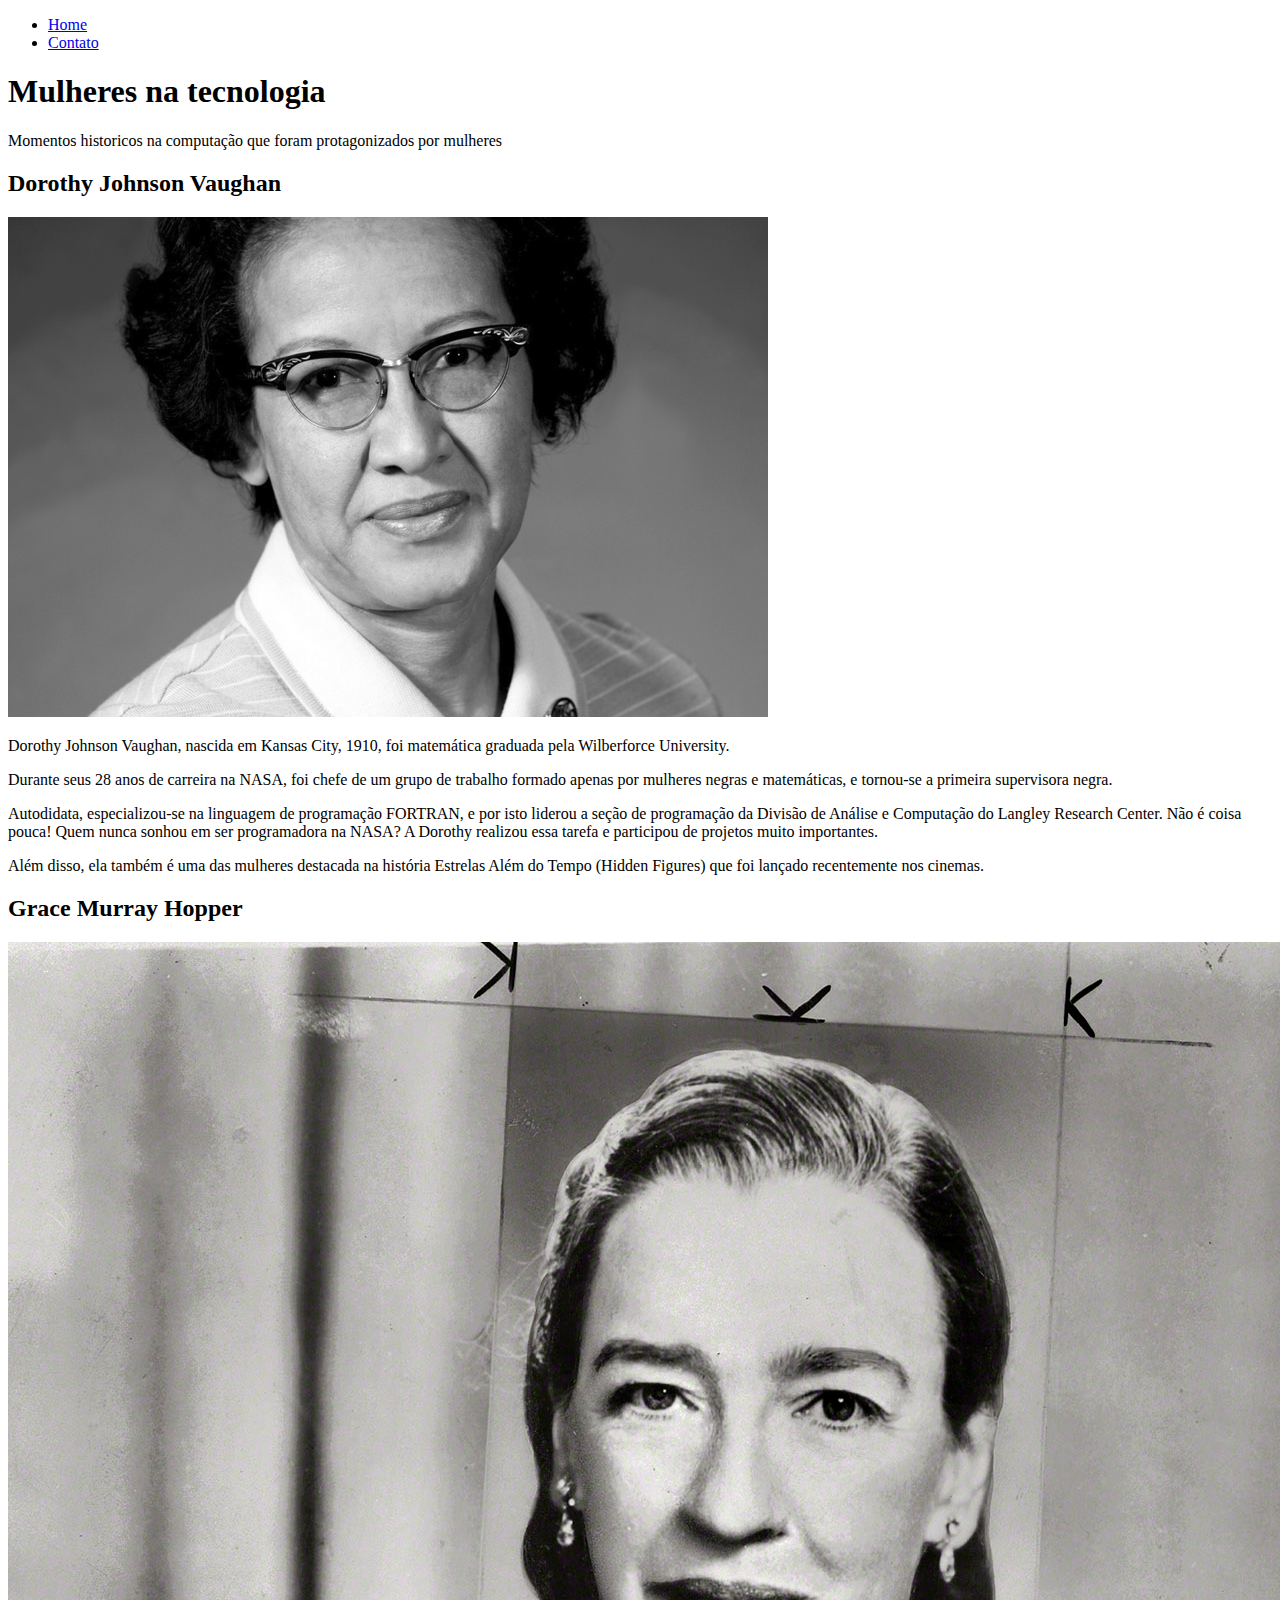
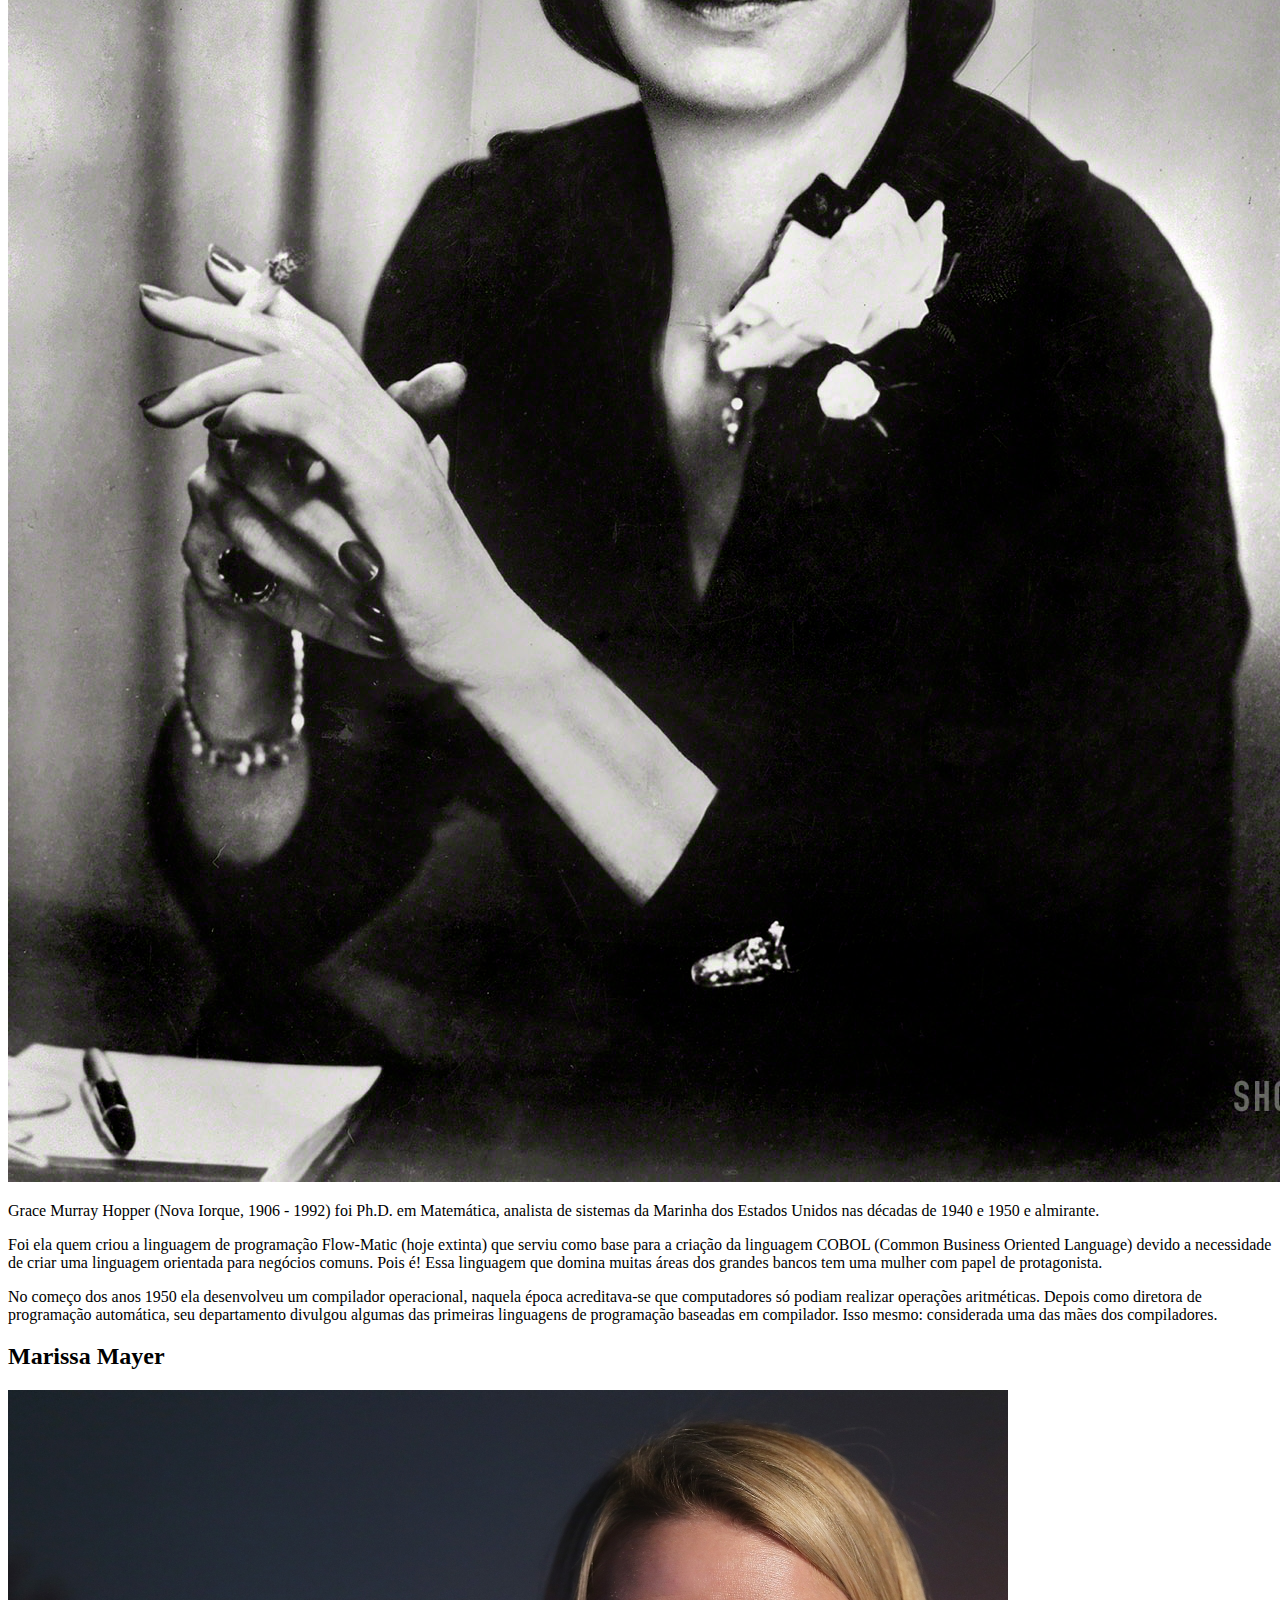
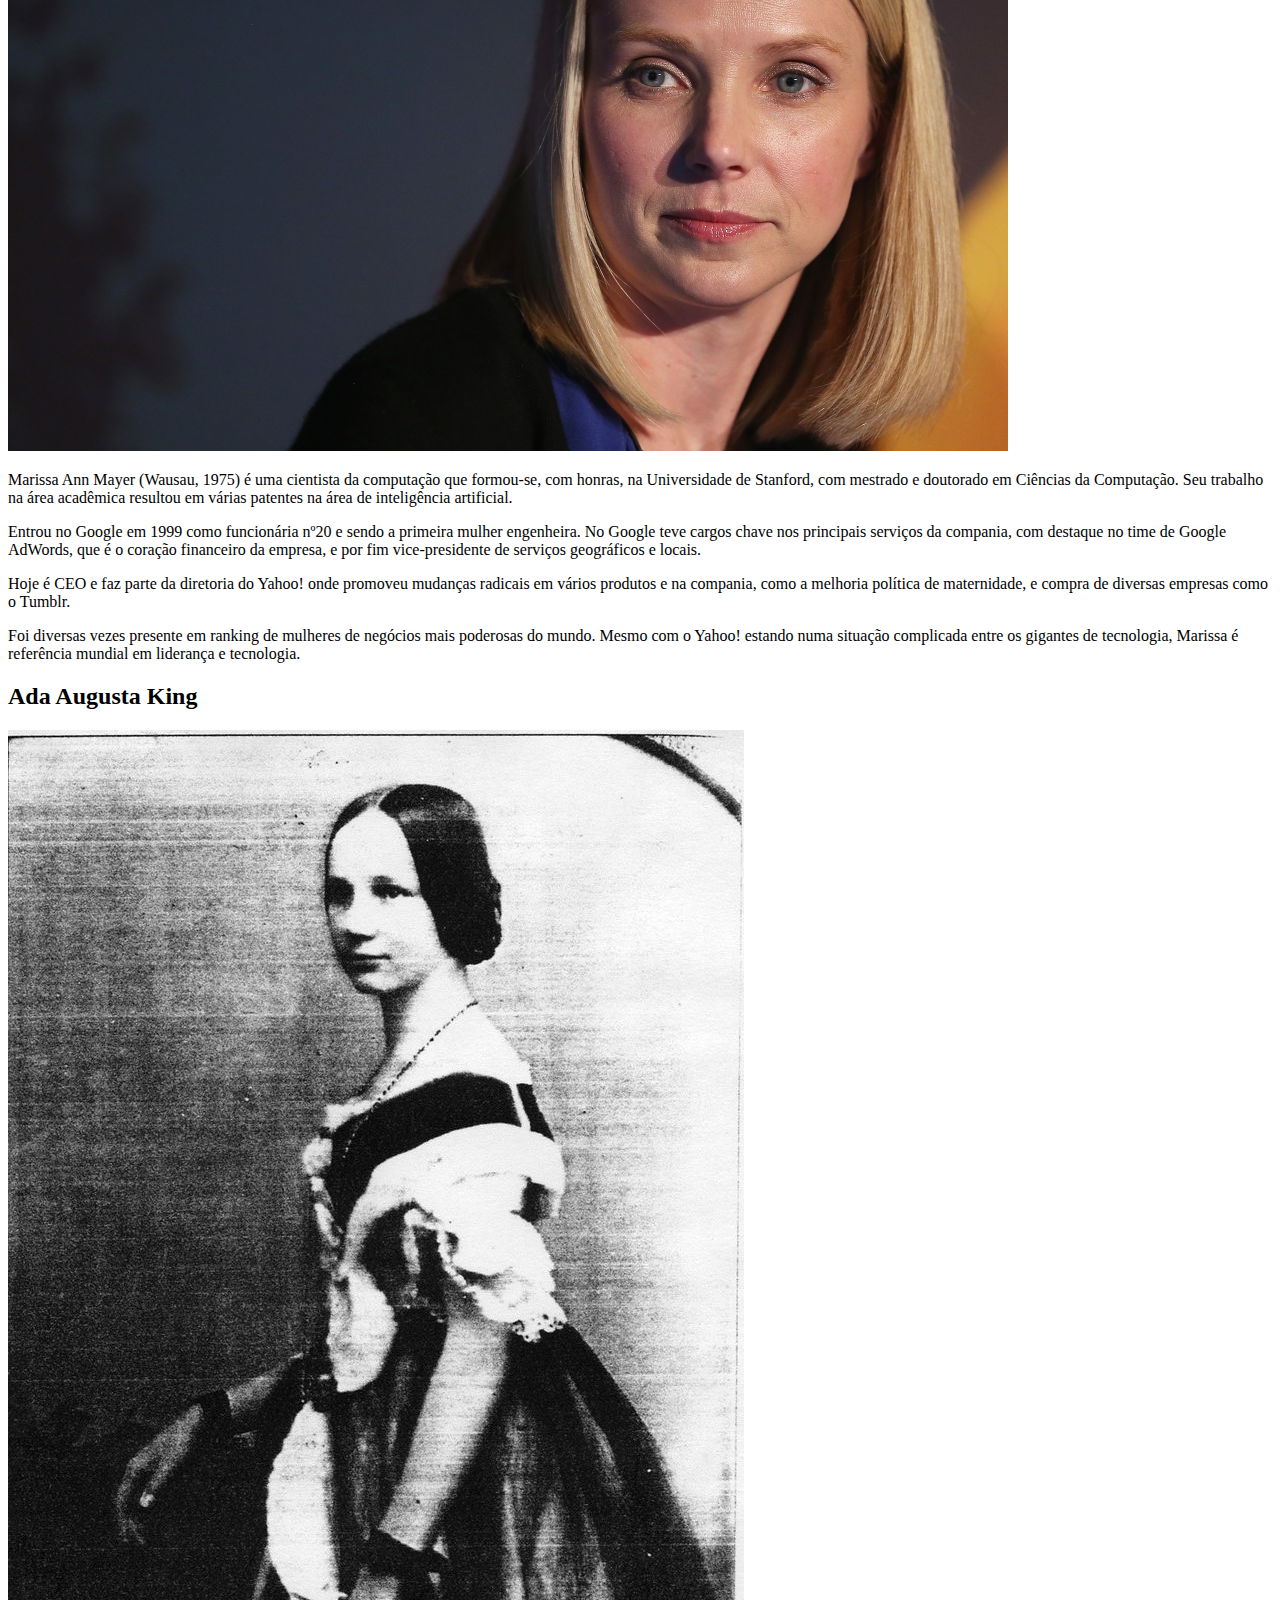
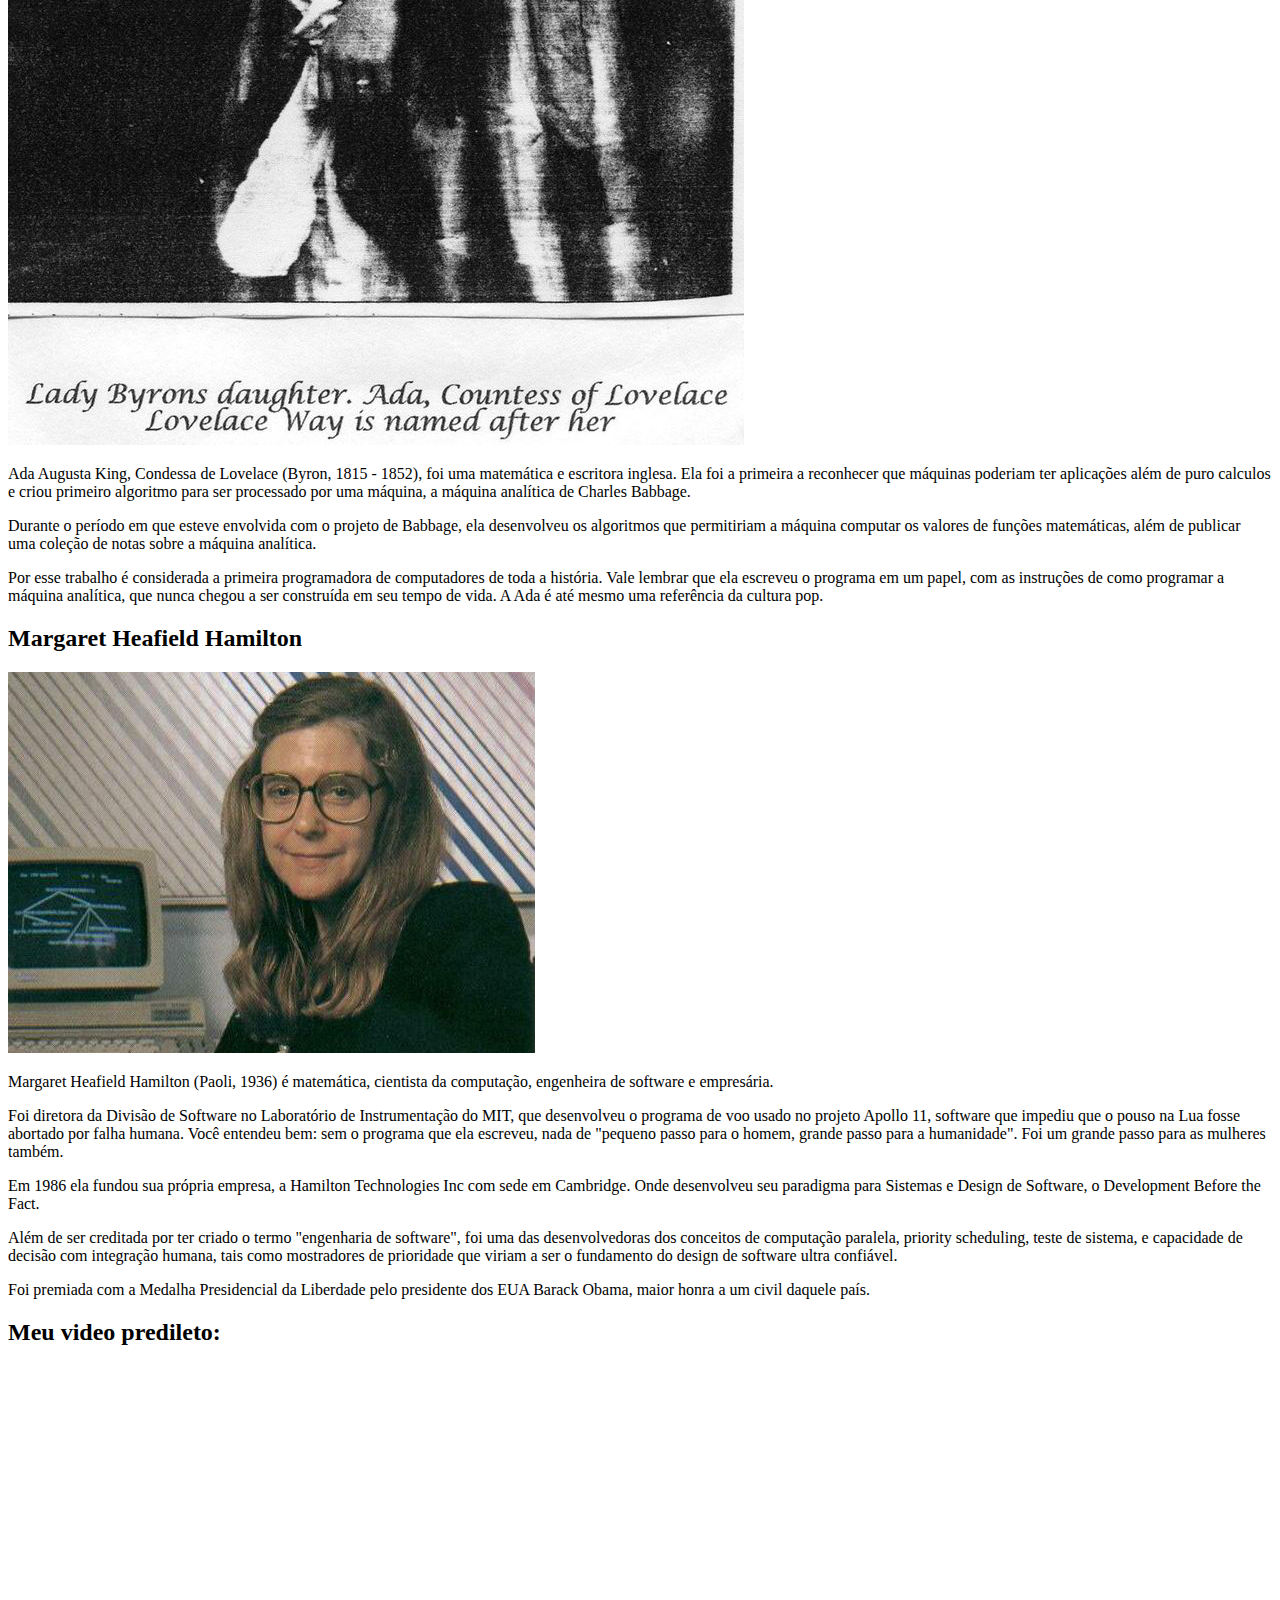
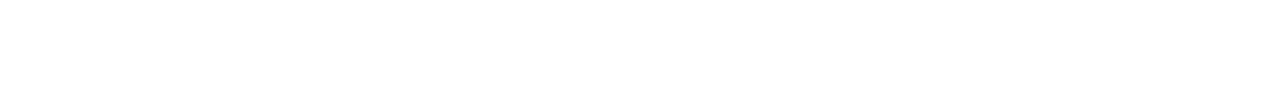
==== index.html @ d26c0827 "@mariana-nogueira21 [Task: iniciando a estrutura do site em html]" ====
<!DOCTYPE html>
<html lang="pt-br">
<head>
  <meta charset="UTF-8">
  <meta http-equiv="X-UA-Compatible" content="IE=edge">
  <meta name="viewport" content="width=device-width, initial-scale=1.0">
  <title>Meu perfil</title>
</head>
<body>
  <ul>
    <li><a href="index.html">Home</a></li>
    <li><a href="contato.html">Contato</a></li>
  </ul>
  <h1>Mulheres na tecnologia</h1>
  <p>Momentos historicos na computação que foram protagonizados por mulheres</p>
  
  <h2>Dorothy Johnson Vaughan</h2>
  <img src="assets/img/dorothy_johnson_vaughan.jpg" alt="retrato de Dorothy Johnson Vaughan">

  <p>Dorothy Johnson Vaughan, nascida em Kansas City, 1910, foi matemática graduada pela Wilberforce University.</p>

<p>Durante seus 28 anos de carreira na NASA, foi chefe de um grupo de trabalho formado apenas por mulheres negras e matemáticas, e tornou-se a primeira supervisora negra.</p>

<p>Autodidata, especializou-se na linguagem de programação FORTRAN, e por isto liderou a seção de programação da Divisão de Análise e Computação do Langley Research Center. Não é coisa pouca! Quem nunca sonhou em ser programadora na NASA? A Dorothy realizou essa tarefa e participou de projetos muito importantes.</p>

<p>Além disso, ela também é uma das mulheres destacada na história Estrelas Além do Tempo (Hidden Figures) que foi lançado recentemente nos cinemas.</p>

<h2>Grace Murray Hopper</h2>
  <img src="assets/img/grace_murray_hopper.jpg.crdownload" alt="retrato de Grace Murray Hopper">
  <p>Grace Murray Hopper (Nova Iorque, 1906 - 1992) foi Ph.D. em Matemática, analista de sistemas da Marinha dos Estados Unidos nas décadas de 1940 e 1950 e almirante.</p>

  <p>Foi ela quem criou a linguagem de programação Flow-Matic (hoje extinta) que serviu como base para a criação da linguagem COBOL (Common Business Oriented Language) devido a necessidade de criar uma linguagem orientada para negócios comuns. Pois é! Essa linguagem que domina muitas áreas dos grandes bancos tem uma mulher com papel de protagonista.</p>
  
  <p>No começo dos anos 1950 ela desenvolveu um compilador operacional, naquela época acreditava-se que computadores só podiam realizar operações aritméticas. Depois como diretora de programação automática, seu departamento divulgou algumas das primeiras linguagens de programação baseadas em compilador. Isso mesmo: considerada uma das mães dos compiladores.</p>

  <h2>Marissa Mayer</h2>
  <img src="assets/img/marissa_mayer.jpg" alt="retrato de Marissa Mayer">
  <p>Marissa Ann Mayer (Wausau, 1975) é uma cientista da computação que formou-se, com honras, na Universidade de Stanford, com mestrado e doutorado em Ciências da Computação. Seu trabalho na área acadêmica resultou em várias patentes na área de inteligência artificial.</p>

<p>Entrou no Google em 1999 como funcionária nº20 e sendo a primeira mulher engenheira. No Google teve cargos chave nos principais serviços da compania, com destaque no time de Google AdWords, que é o coração financeiro da empresa, e por fim vice-presidente de serviços geográficos e locais.</p>

<p>Hoje é CEO e faz parte da diretoria do Yahoo! onde promoveu mudanças radicais em vários produtos e na compania, como a melhoria política de maternidade, e compra de diversas empresas como o Tumblr.</p>

<p>Foi diversas vezes presente em ranking de mulheres de negócios mais poderosas do mundo. Mesmo com o Yahoo! estando numa situação complicada entre os gigantes de tecnologia, Marissa é referência mundial em liderança e tecnologia.</p>

<h2>Ada Augusta King</h2>
  <img src="assets/img/ada_augusta_king.jpg" alt="retrato de Marissa Mayer">
  <p>Ada Augusta King, Condessa de Lovelace (Byron, 1815 - 1852), foi uma matemática e escritora inglesa. Ela foi a primeira a reconhecer que máquinas poderiam ter aplicações além de puro calculos e criou primeiro algoritmo para ser processado por uma máquina, a máquina analítica de Charles Babbage.</p>

<p>Durante o período em que esteve envolvida com o projeto de Babbage, ela desenvolveu os algoritmos que permitiriam a máquina computar os valores de funções matemáticas, além de publicar uma coleção de notas sobre a máquina analítica.</p>

<p>Por esse trabalho é considerada a primeira programadora de computadores de toda a história. Vale lembrar que ela escreveu o programa em um papel, com as instruções de como programar a máquina analítica, que nunca chegou a ser construída em seu tempo de vida. A Ada é até mesmo uma referência da cultura pop.</p>

<h2>Margaret Heafield Hamilton</h2>
  <img src="assets/img/margaret_heafield_hamilton.jpg" alt="retrato de Marissa Mayer">
  <p>Margaret Heafield Hamilton (Paoli, 1936) é matemática, cientista da computação, engenheira de software e empresária.</p>

  <p>Foi diretora da Divisão de Software no Laboratório de Instrumentação do MIT, que desenvolveu o programa de voo usado no projeto Apollo 11, software que impediu que o pouso na Lua fosse abortado por falha humana. Você entendeu bem: sem o programa que ela escreveu, nada de "pequeno passo para o homem, grande passo para a humanidade". Foi um grande passo para as mulheres também.</p>
  
  <p>Em 1986 ela fundou sua própria empresa, a Hamilton Technologies Inc com sede em Cambridge. Onde desenvolveu seu paradigma para Sistemas e Design de Software, o Development Before the Fact.</p>
  
  <p>Além de ser creditada por ter criado o termo "engenharia de software", foi uma das desenvolvedoras dos conceitos de computação paralela, priority scheduling, teste de sistema, e capacidade de decisão com integração humana, tais como mostradores de prioridade que viriam a ser o fundamento do design de software ultra confiável.</p>
  
  <p>Foi premiada com a Medalha Presidencial da Liberdade pelo presidente dos EUA Barack Obama, maior honra a um civil daquele país.</p>

  
  <h2>Meu video predileto:</h2>

  <iframe width="560" height="315" src="https://www.youtube.com/embed/Qq9h2vVBZmQ" title="YouTube video player" frameborder="0" allow="accelerometer; autoplay; clipboard-write; encrypted-media; gyroscope; picture-in-picture" allowfullscreen></iframe>
</body>
</html>
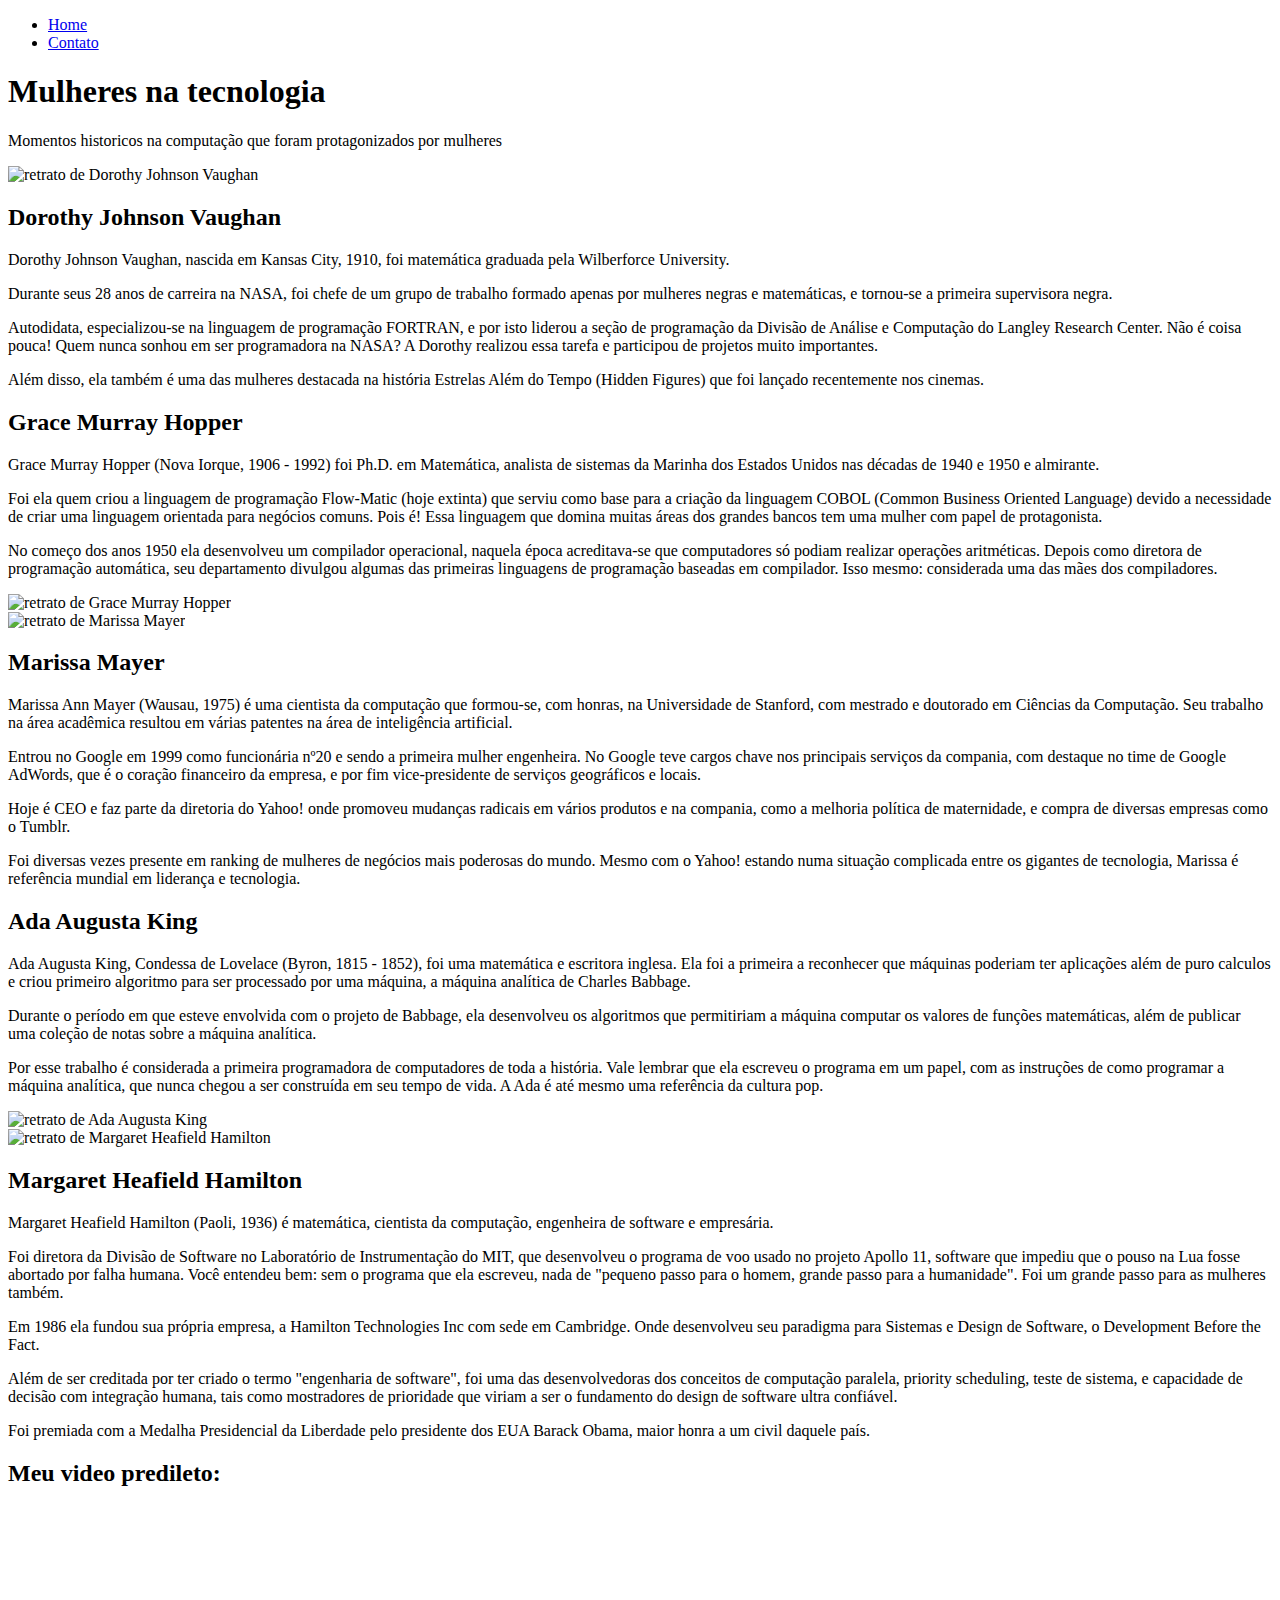
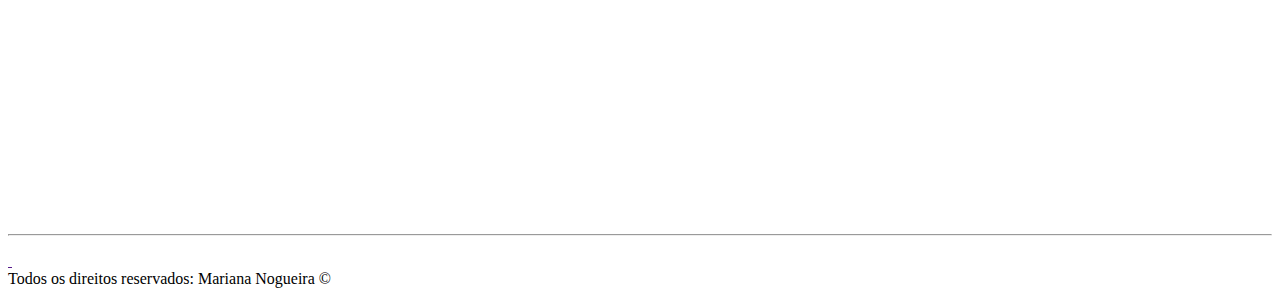
==== commit b4aaea77: "@mariana-nogueira21 [Task: alteração na index.html]" ====
--- a/index.html
+++ b/index.html
@@ -4,68 +4,119 @@
   <meta charset="UTF-8">
   <meta http-equiv="X-UA-Compatible" content="IE=edge">
   <meta name="viewport" content="width=device-width, initial-scale=1.0">
+  <link rel="stylesheet" href="assets/css/style.css">
   <title>Meu perfil</title>
 </head>
 <body>
-  <ul>
+  <ul id="menu">
     <li><a href="index.html">Home</a></li>
     <li><a href="contato.html">Contato</a></li>
   </ul>
   <h1>Mulheres na tecnologia</h1>
   <p>Momentos historicos na computação que foram protagonizados por mulheres</p>
   
-  <h2>Dorothy Johnson Vaughan</h2>
-  <img src="assets/img/dorothy_johnson_vaughan.jpg" alt="retrato de Dorothy Johnson Vaughan">
+  <div class="container">
+    
+    <div>
+      <img src="assets/img/dorothy-johnson-vaughan.png" alt="retrato de Dorothy Johnson Vaughan">
+    </div>
 
-  <p>Dorothy Johnson Vaughan, nascida em Kansas City, 1910, foi matemática graduada pela Wilberforce University.</p>
+    <div>
+      <h2>Dorothy Johnson Vaughan</h2>
+      <p>Dorothy Johnson Vaughan, nascida em Kansas City, 1910, foi matemática graduada pela Wilberforce University.</p>
+      
+      <p>Durante seus 28 anos de carreira na NASA, foi chefe de um grupo de trabalho formado apenas por mulheres negras e matemáticas, e tornou-se a primeira supervisora negra.</p>
+      
+      <p>Autodidata, especializou-se na linguagem de programação FORTRAN, e por isto liderou a seção de programação da Divisão de Análise e Computação do Langley Research Center. Não é coisa pouca! Quem nunca sonhou em ser programadora na NASA? A Dorothy realizou essa tarefa e participou de projetos muito importantes.</p>
+      
+      <p>Além disso, ela também é uma das mulheres destacada na história Estrelas Além do Tempo (Hidden Figures) que foi lançado recentemente nos cinemas.</p>
+    </div>
+  </div>
 
-<p>Durante seus 28 anos de carreira na NASA, foi chefe de um grupo de trabalho formado apenas por mulheres negras e matemáticas, e tornou-se a primeira supervisora negra.</p>
+<div class="container">
+  <div>
+    <h2>Grace Murray Hopper</h2>
+    
+    <p>Grace Murray Hopper (Nova Iorque, 1906 - 1992) foi Ph.D. em Matemática, analista de sistemas da Marinha dos Estados Unidos nas décadas de 1940 e 1950 e almirante.</p>
+    
+    <p>Foi ela quem criou a linguagem de programação Flow-Matic (hoje extinta) que serviu como base para a criação da linguagem COBOL (Common Business Oriented Language) devido a necessidade de criar uma linguagem orientada para negócios comuns. Pois é! Essa linguagem que domina muitas áreas dos grandes bancos tem uma mulher com papel de protagonista.</p>
+    
+    <p>No começo dos anos 1950 ela desenvolveu um compilador operacional, naquela época acreditava-se que computadores só podiam realizar operações aritméticas. Depois como diretora de programação automática, seu departamento divulgou algumas das primeiras linguagens de programação baseadas em compilador. Isso mesmo: considerada uma das mães dos compiladores.</p>
+  </div>
+  <div>
+    <img src="assets/img/grace-murray-hopper.png" alt="retrato de Grace Murray Hopper">
+  </div>
+</div>
 
-<p>Autodidata, especializou-se na linguagem de programação FORTRAN, e por isto liderou a seção de programação da Divisão de Análise e Computação do Langley Research Center. Não é coisa pouca! Quem nunca sonhou em ser programadora na NASA? A Dorothy realizou essa tarefa e participou de projetos muito importantes.</p>
+ 
+<div class="container">
+  <div>
+    <img src="assets/img/marissa-mayer.png" alt="retrato de Marissa Mayer">
+  </div>
+  <div>
+    <h2>Marissa Mayer</h2>
+    <p>Marissa Ann Mayer (Wausau, 1975) é uma cientista da computação que formou-se, com honras, na Universidade de Stanford, com mestrado e doutorado em Ciências da Computação. Seu trabalho na área acadêmica resultou em várias patentes na área de inteligência artificial.</p>
+    
+    <p>Entrou no Google em 1999 como funcionária nº20 e sendo a primeira mulher engenheira. No Google teve cargos chave nos principais serviços da compania, com destaque no time de Google AdWords, que é o coração financeiro da empresa, e por fim vice-presidente de serviços geográficos e locais.</p>
+    
+    <p>Hoje é CEO e faz parte da diretoria do Yahoo! onde promoveu mudanças radicais em vários produtos e na compania, como a melhoria política de maternidade, e compra de diversas empresas como o Tumblr.</p>
+    
+    <p>Foi diversas vezes presente em ranking de mulheres de negócios mais poderosas do mundo. Mesmo com o Yahoo! estando numa situação complicada entre os gigantes de tecnologia, Marissa é referência mundial em liderança e tecnologia.</p>
+  </div>
+</div>
 
-<p>Além disso, ela também é uma das mulheres destacada na história Estrelas Além do Tempo (Hidden Figures) que foi lançado recentemente nos cinemas.</p>
+<div class="container">
+  <div>
+    <h2>Ada Augusta King</h2>
+    
+    <p>Ada Augusta King, Condessa de Lovelace (Byron, 1815 - 1852), foi uma matemática e escritora inglesa. Ela foi a primeira a reconhecer que máquinas poderiam ter aplicações além de puro calculos e criou primeiro algoritmo para ser processado por uma máquina, a máquina analítica de Charles Babbage.</p>
+    
+    <p>Durante o período em que esteve envolvida com o projeto de Babbage, ela desenvolveu os algoritmos que permitiriam a máquina computar os valores de funções matemáticas, além de publicar uma coleção de notas sobre a máquina analítica.</p>
+    
+    <p>Por esse trabalho é considerada a primeira programadora de computadores de toda a história. Vale lembrar que ela escreveu o programa em um papel, com as instruções de como programar a máquina analítica, que nunca chegou a ser construída em seu tempo de vida. A Ada é até mesmo uma referência da cultura pop.</p>
+  </div>
+  <div>
+    <img src="assets/img/ada-augusta-king.png" alt="retrato de Ada Augusta King">
+  </div>
+</div>
 
-<h2>Grace Murray Hopper</h2>
-  <img src="assets/img/grace_murray_hopper.jpg.crdownload" alt="retrato de Grace Murray Hopper">
-  <p>Grace Murray Hopper (Nova Iorque, 1906 - 1992) foi Ph.D. em Matemática, analista de sistemas da Marinha dos Estados Unidos nas décadas de 1940 e 1950 e almirante.</p>
 
-  <p>Foi ela quem criou a linguagem de programação Flow-Matic (hoje extinta) que serviu como base para a criação da linguagem COBOL (Common Business Oriented Language) devido a necessidade de criar uma linguagem orientada para negócios comuns. Pois é! Essa linguagem que domina muitas áreas dos grandes bancos tem uma mulher com papel de protagonista.</p>
-  
-  <p>No começo dos anos 1950 ela desenvolveu um compilador operacional, naquela época acreditava-se que computadores só podiam realizar operações aritméticas. Depois como diretora de programação automática, seu departamento divulgou algumas das primeiras linguagens de programação baseadas em compilador. Isso mesmo: considerada uma das mães dos compiladores.</p>
-
-  <h2>Marissa Mayer</h2>
-  <img src="assets/img/marissa_mayer.jpg" alt="retrato de Marissa Mayer">
-  <p>Marissa Ann Mayer (Wausau, 1975) é uma cientista da computação que formou-se, com honras, na Universidade de Stanford, com mestrado e doutorado em Ciências da Computação. Seu trabalho na área acadêmica resultou em várias patentes na área de inteligência artificial.</p>
-
-<p>Entrou no Google em 1999 como funcionária nº20 e sendo a primeira mulher engenheira. No Google teve cargos chave nos principais serviços da compania, com destaque no time de Google AdWords, que é o coração financeiro da empresa, e por fim vice-presidente de serviços geográficos e locais.</p>
-
-<p>Hoje é CEO e faz parte da diretoria do Yahoo! onde promoveu mudanças radicais em vários produtos e na compania, como a melhoria política de maternidade, e compra de diversas empresas como o Tumblr.</p>
-
-<p>Foi diversas vezes presente em ranking de mulheres de negócios mais poderosas do mundo. Mesmo com o Yahoo! estando numa situação complicada entre os gigantes de tecnologia, Marissa é referência mundial em liderança e tecnologia.</p>
-
-<h2>Ada Augusta King</h2>
-  <img src="assets/img/ada_augusta_king.jpg" alt="retrato de Marissa Mayer">
-  <p>Ada Augusta King, Condessa de Lovelace (Byron, 1815 - 1852), foi uma matemática e escritora inglesa. Ela foi a primeira a reconhecer que máquinas poderiam ter aplicações além de puro calculos e criou primeiro algoritmo para ser processado por uma máquina, a máquina analítica de Charles Babbage.</p>
-
-<p>Durante o período em que esteve envolvida com o projeto de Babbage, ela desenvolveu os algoritmos que permitiriam a máquina computar os valores de funções matemáticas, além de publicar uma coleção de notas sobre a máquina analítica.</p>
-
-<p>Por esse trabalho é considerada a primeira programadora de computadores de toda a história. Vale lembrar que ela escreveu o programa em um papel, com as instruções de como programar a máquina analítica, que nunca chegou a ser construída em seu tempo de vida. A Ada é até mesmo uma referência da cultura pop.</p>
-
-<h2>Margaret Heafield Hamilton</h2>
-  <img src="assets/img/margaret_heafield_hamilton.jpg" alt="retrato de Marissa Mayer">
-  <p>Margaret Heafield Hamilton (Paoli, 1936) é matemática, cientista da computação, engenheira de software e empresária.</p>
-
-  <p>Foi diretora da Divisão de Software no Laboratório de Instrumentação do MIT, que desenvolveu o programa de voo usado no projeto Apollo 11, software que impediu que o pouso na Lua fosse abortado por falha humana. Você entendeu bem: sem o programa que ela escreveu, nada de "pequeno passo para o homem, grande passo para a humanidade". Foi um grande passo para as mulheres também.</p>
-  
-  <p>Em 1986 ela fundou sua própria empresa, a Hamilton Technologies Inc com sede em Cambridge. Onde desenvolveu seu paradigma para Sistemas e Design de Software, o Development Before the Fact.</p>
-  
-  <p>Além de ser creditada por ter criado o termo "engenharia de software", foi uma das desenvolvedoras dos conceitos de computação paralela, priority scheduling, teste de sistema, e capacidade de decisão com integração humana, tais como mostradores de prioridade que viriam a ser o fundamento do design de software ultra confiável.</p>
-  
-  <p>Foi premiada com a Medalha Presidencial da Liberdade pelo presidente dos EUA Barack Obama, maior honra a um civil daquele país.</p>
+  <div class="container">
+    <div>
+      <img src="assets/img/margaret-heafield-hamilton.png" alt="retrato de Margaret Heafield Hamilton">
+    </div>
+    <div>
+      <h2>Margaret Heafield Hamilton</h2>
+      <p>Margaret Heafield Hamilton (Paoli, 1936) é matemática, cientista da computação, engenheira de software e empresária.</p>
+      <p>Foi diretora da Divisão de Software no Laboratório de Instrumentação do MIT, que desenvolveu o programa de voo usado no projeto Apollo 11, software que impediu que o pouso na Lua fosse abortado por falha humana. Você entendeu bem: sem o programa que ela escreveu, nada de "pequeno passo para o homem, grande passo para a humanidade". Foi um grande passo para as mulheres também.</p>
+    
+      <p>Em 1986 ela fundou sua própria empresa, a Hamilton Technologies Inc com sede em Cambridge. Onde desenvolveu seu paradigma para Sistemas e Design de Software, o Development Before the Fact.</p>
+    
+      <p>Além de ser creditada por ter criado o termo "engenharia de software", foi uma das desenvolvedoras dos conceitos de computação paralela, priority scheduling, teste de sistema, e capacidade de decisão com integração humana, tais como mostradores de prioridade que viriam a ser o fundamento do design de software ultra confiável.</p>
+    
+      <p>Foi premiada com a Medalha Presidencial da Liberdade pelo presidente dos EUA Barack Obama, maior honra a um civil daquele país.</p>
+    </div>
+  </div>
 
   
   <h2>Meu video predileto:</h2>
 
-  <iframe width="560" height="315" src="https://www.youtube.com/embed/Qq9h2vVBZmQ" title="YouTube video player" frameborder="0" allow="accelerometer; autoplay; clipboard-write; encrypted-media; gyroscope; picture-in-picture" allowfullscreen></iframe>
+  <div class="container">
+    <iframe width="560" height="315" src="https://www.youtube.com/embed/Qq9h2vVBZmQ" title="YouTube video player" frameborder="0" allow="accelerometer; autoplay; clipboard-write; encrypted-media; gyroscope; picture-in-picture" allowfullscreen></iframe>
+  </div>
+  <hr>
+  <footer>
+    <p>
+      <div class="container">
+        <a href="" target="_blank">
+          <img src="assets/img/facebook.png" alt="">
+        </a>
+        <img src="assets/img/instagram.png" alt="">
+        <img src="assets/img/linkedin.png" alt="">
+        <img src="assets/img/github.png" alt="">
+      </div>
+      Todos os direitos reservados: Mariana Nogueira &copy;
+    </p>
+  </footer>
 </body>
 </html>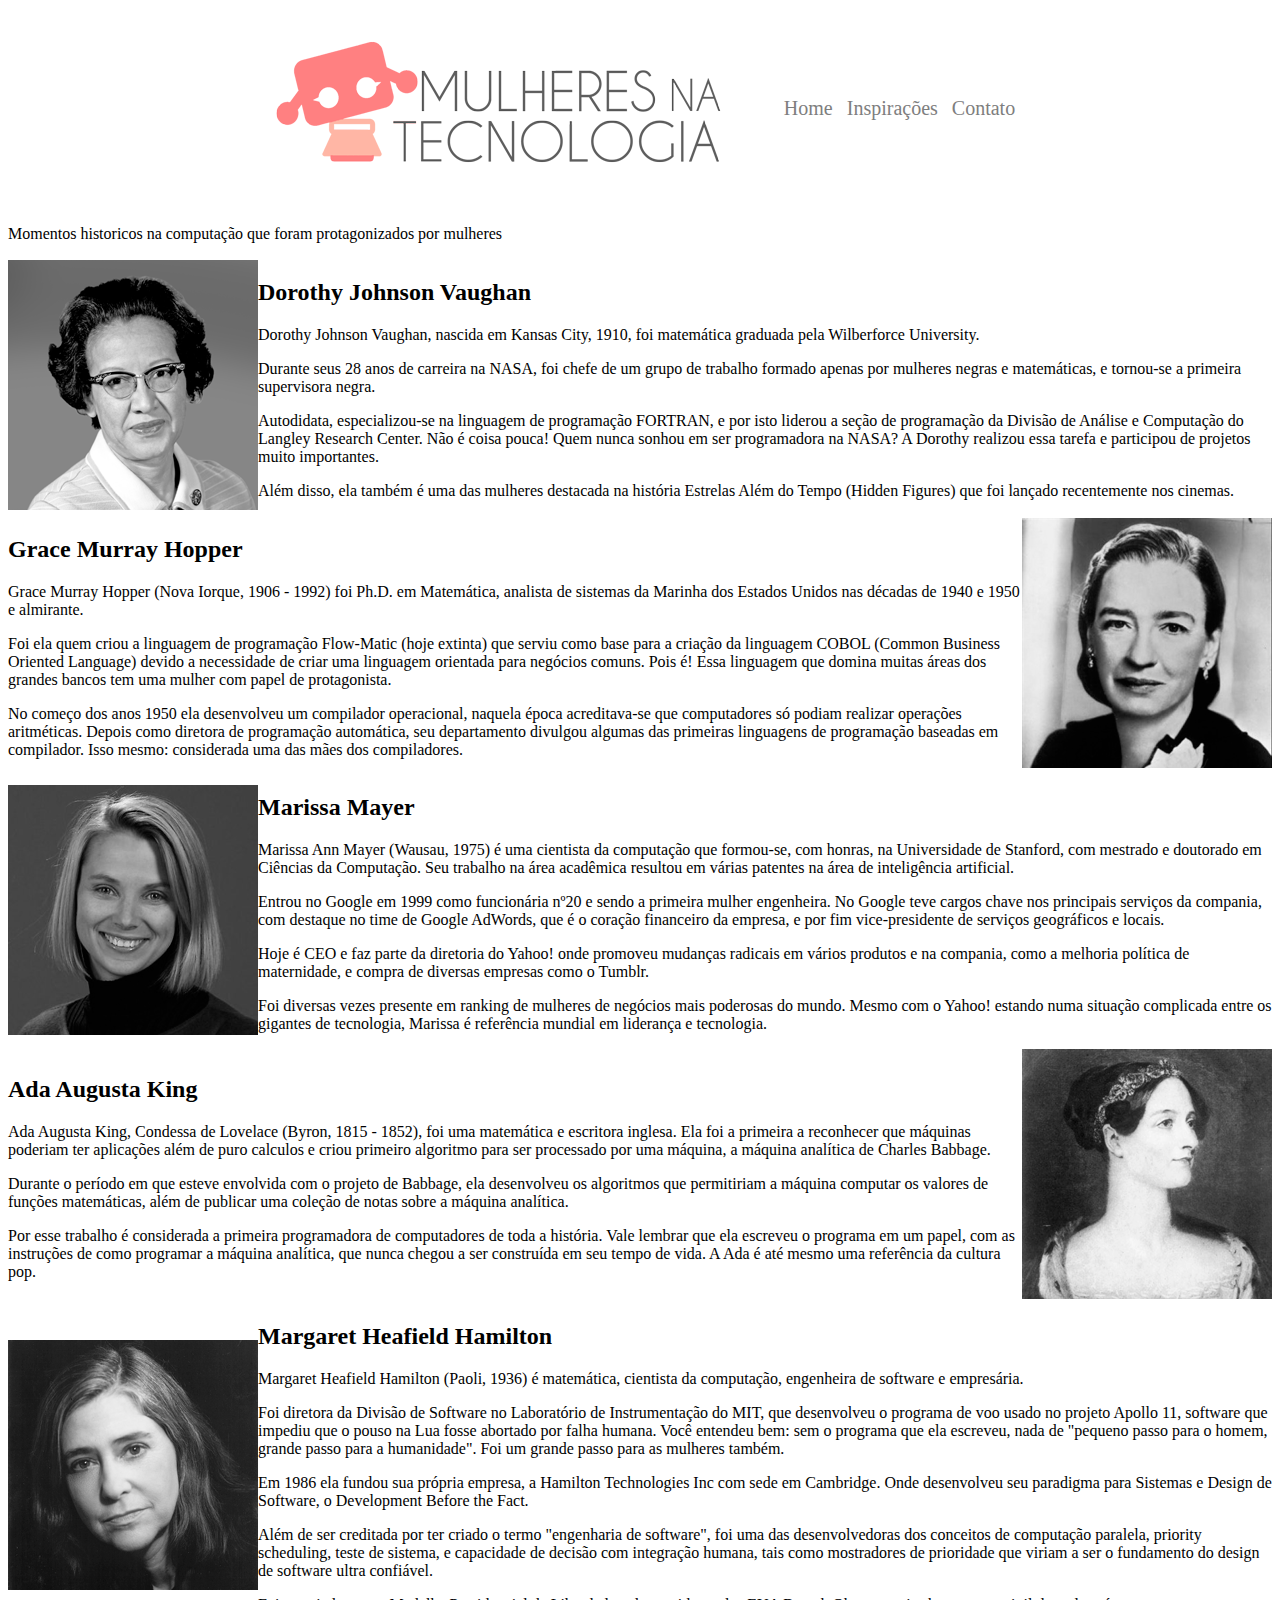
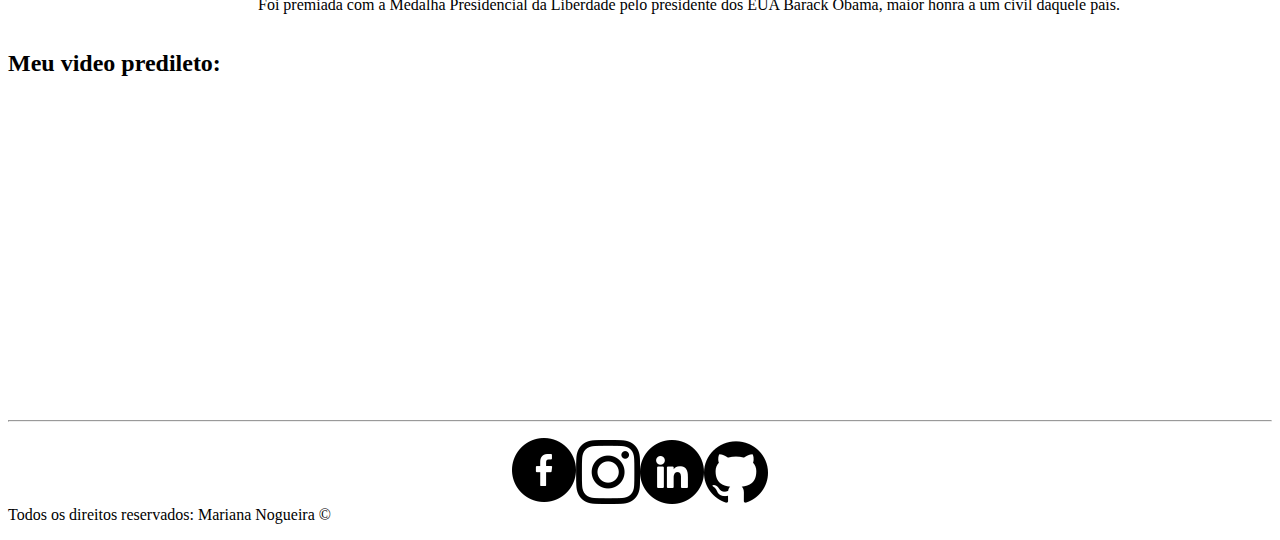
==== commit 4926bdc6: "@mariana-nogueira21 [Task: modificações nas imagens e inclusão de tags semanticas no menu]" ====
--- a/index.html
+++ b/index.html
@@ -5,24 +5,35 @@
   <meta http-equiv="X-UA-Compatible" content="IE=edge">
   <meta name="viewport" content="width=device-width, initial-scale=1.0">
   <link rel="stylesheet" href="assets/css/style.css">
-  <title>Meu perfil</title>
+  <title>Mulheres na Tecnologia</title>
 </head>
 <body>
-  <ul id="menu">
-    <li><a href="index.html">Home</a></li>
-    <li><a href="contato.html">Contato</a></li>
-  </ul>
-  <h1>Mulheres na tecnologia</h1>
+
+  <header>
+    <div class="container">
+      <di>
+        <h1><img src="assets/img/logo.png" alt="Logo do site"></h1>
+      </di>
+      <nav>
+        <ul id="menu">
+          <li><a href="index.html">Home</a></li>
+          <li><a href="inspiracoes.html">Inspirações</a></li>
+          <li><a href="contato.html">Contato</a></li>
+        </ul>
+      </nav>
+    </div>
+  </header>
+
   <p>Momentos historicos na computação que foram protagonizados por mulheres</p>
   
   <div class="container">
     
     <div>
-      <img src="assets/img/dorothy-johnson-vaughan.png" alt="retrato de Dorothy Johnson Vaughan">
+      <img class="img-retrato" src="assets/img/dorothy-johnson-vaughan.png" alt="retrato de Dorothy Johnson Vaughan">
     </div>
 
-    <div>
-      <h2>Dorothy Johnson Vaughan</h2>
+    <div class="texto">
+      <h2 class="titulo-topico">Dorothy Johnson Vaughan</h2>
       <p>Dorothy Johnson Vaughan, nascida em Kansas City, 1910, foi matemática graduada pela Wilberforce University.</p>
       
       <p>Durante seus 28 anos de carreira na NASA, foi chefe de um grupo de trabalho formado apenas por mulheres negras e matemáticas, e tornou-se a primeira supervisora negra.</p>
@@ -34,8 +45,8 @@
   </div>
 
 <div class="container">
-  <div>
-    <h2>Grace Murray Hopper</h2>
+  <div class="texto">
+    <h2 class="titulo-topico">Grace Murray Hopper</h2>
     
     <p>Grace Murray Hopper (Nova Iorque, 1906 - 1992) foi Ph.D. em Matemática, analista de sistemas da Marinha dos Estados Unidos nas décadas de 1940 e 1950 e almirante.</p>
     
@@ -44,17 +55,17 @@
     <p>No começo dos anos 1950 ela desenvolveu um compilador operacional, naquela época acreditava-se que computadores só podiam realizar operações aritméticas. Depois como diretora de programação automática, seu departamento divulgou algumas das primeiras linguagens de programação baseadas em compilador. Isso mesmo: considerada uma das mães dos compiladores.</p>
   </div>
   <div>
-    <img src="assets/img/grace-murray-hopper.png" alt="retrato de Grace Murray Hopper">
+    <img class="img-retrato" src="assets/img/grace-murray-hopper.png" alt="retrato de Grace Murray Hopper">
   </div>
 </div>
 
  
 <div class="container">
   <div>
-    <img src="assets/img/marissa-mayer.png" alt="retrato de Marissa Mayer">
+    <img class="img-retrato" src="assets/img/marissa-mayer.png" alt="retrato de Marissa Mayer">
   </div>
-  <div>
-    <h2>Marissa Mayer</h2>
+  <div class="texto">
+    <h2 class="titulo-topico">Marissa Mayer</h2>
     <p>Marissa Ann Mayer (Wausau, 1975) é uma cientista da computação que formou-se, com honras, na Universidade de Stanford, com mestrado e doutorado em Ciências da Computação. Seu trabalho na área acadêmica resultou em várias patentes na área de inteligência artificial.</p>
     
     <p>Entrou no Google em 1999 como funcionária nº20 e sendo a primeira mulher engenheira. No Google teve cargos chave nos principais serviços da compania, com destaque no time de Google AdWords, que é o coração financeiro da empresa, e por fim vice-presidente de serviços geográficos e locais.</p>
@@ -66,8 +77,8 @@
 </div>
 
 <div class="container">
-  <div>
-    <h2>Ada Augusta King</h2>
+  <div class="texto">
+    <h2 class="titulo-topico">Ada Augusta King</h2>
     
     <p>Ada Augusta King, Condessa de Lovelace (Byron, 1815 - 1852), foi uma matemática e escritora inglesa. Ela foi a primeira a reconhecer que máquinas poderiam ter aplicações além de puro calculos e criou primeiro algoritmo para ser processado por uma máquina, a máquina analítica de Charles Babbage.</p>
     
@@ -76,17 +87,17 @@
     <p>Por esse trabalho é considerada a primeira programadora de computadores de toda a história. Vale lembrar que ela escreveu o programa em um papel, com as instruções de como programar a máquina analítica, que nunca chegou a ser construída em seu tempo de vida. A Ada é até mesmo uma referência da cultura pop.</p>
   </div>
   <div>
-    <img src="assets/img/ada-augusta-king.png" alt="retrato de Ada Augusta King">
+    <img class="img-retrato" src="assets/img/ada-augusta-king.png" alt="retrato de Ada Augusta King">
   </div>
 </div>
 
 
   <div class="container">
     <div>
-      <img src="assets/img/margaret-heafield-hamilton.png" alt="retrato de Margaret Heafield Hamilton">
+      <img class="img-retrato" src="assets/img/margaret-heafield-hamilton.png" alt="retrato de Margaret Heafield Hamilton">
     </div>
-    <div>
-      <h2>Margaret Heafield Hamilton</h2>
+    <div class="texto">
+      <h2 class="titulo-topico">Margaret Heafield Hamilton</h2>
       <p>Margaret Heafield Hamilton (Paoli, 1936) é matemática, cientista da computação, engenheira de software e empresária.</p>
       <p>Foi diretora da Divisão de Software no Laboratório de Instrumentação do MIT, que desenvolveu o programa de voo usado no projeto Apollo 11, software que impediu que o pouso na Lua fosse abortado por falha humana. Você entendeu bem: sem o programa que ela escreveu, nada de "pequeno passo para o homem, grande passo para a humanidade". Foi um grande passo para as mulheres também.</p>
     
--- a/assets/css/style.css
+++ b/assets/css/style.css
@@ -0,0 +1,29 @@
+/* Estilos da página index.html */
+
+.container {
+  display: flex;
+  flex-flow: row;
+  justify-content: center;
+  align-items: center;
+}
+
+#menu li {
+  display: inline;
+  padding: 5px;
+}
+
+#menu li a {
+  text-decoration: none;
+  color: rgb(126, 126, 126);
+  font-size: 20px;
+}
+
+#menu li a:hover {
+  color: rgb(15, 15, 15);
+}
+
+/* img {
+  border-radius: 50%;
+} */
+
+/* Estilos da página contato.html */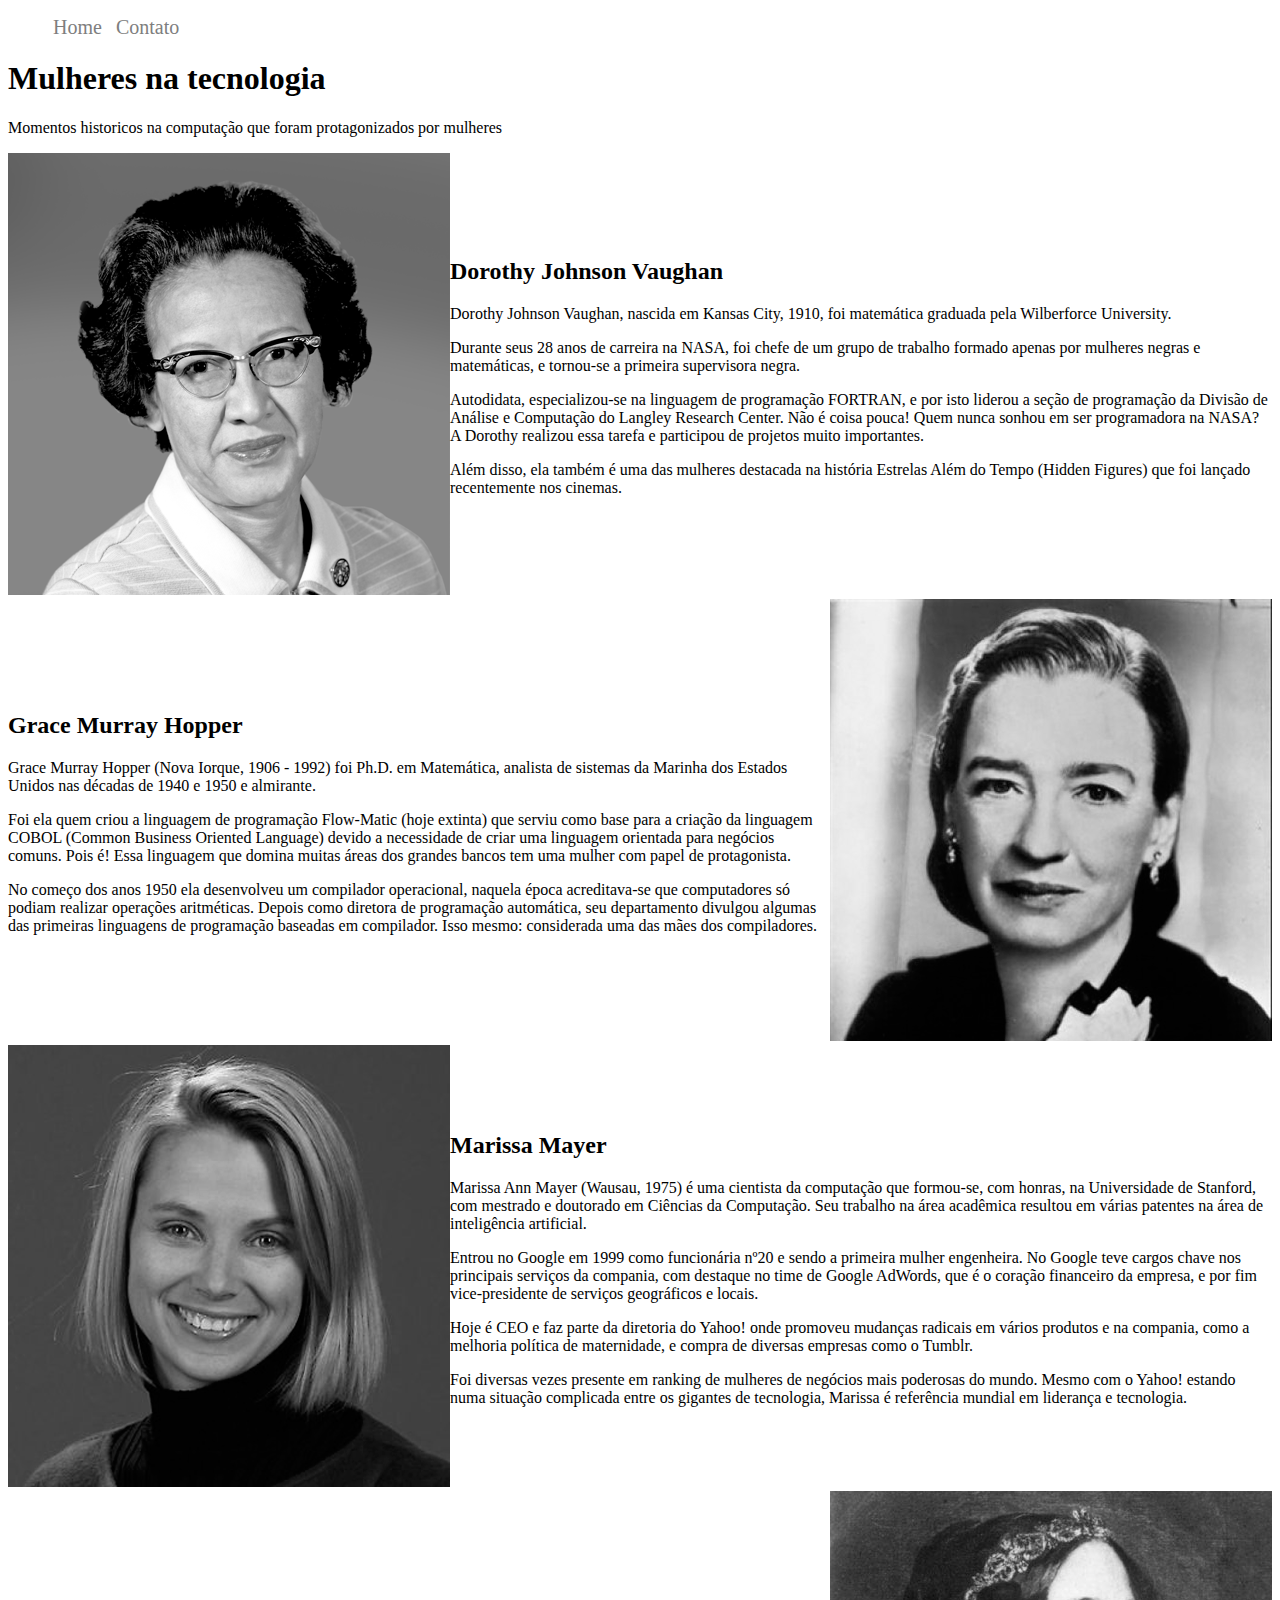
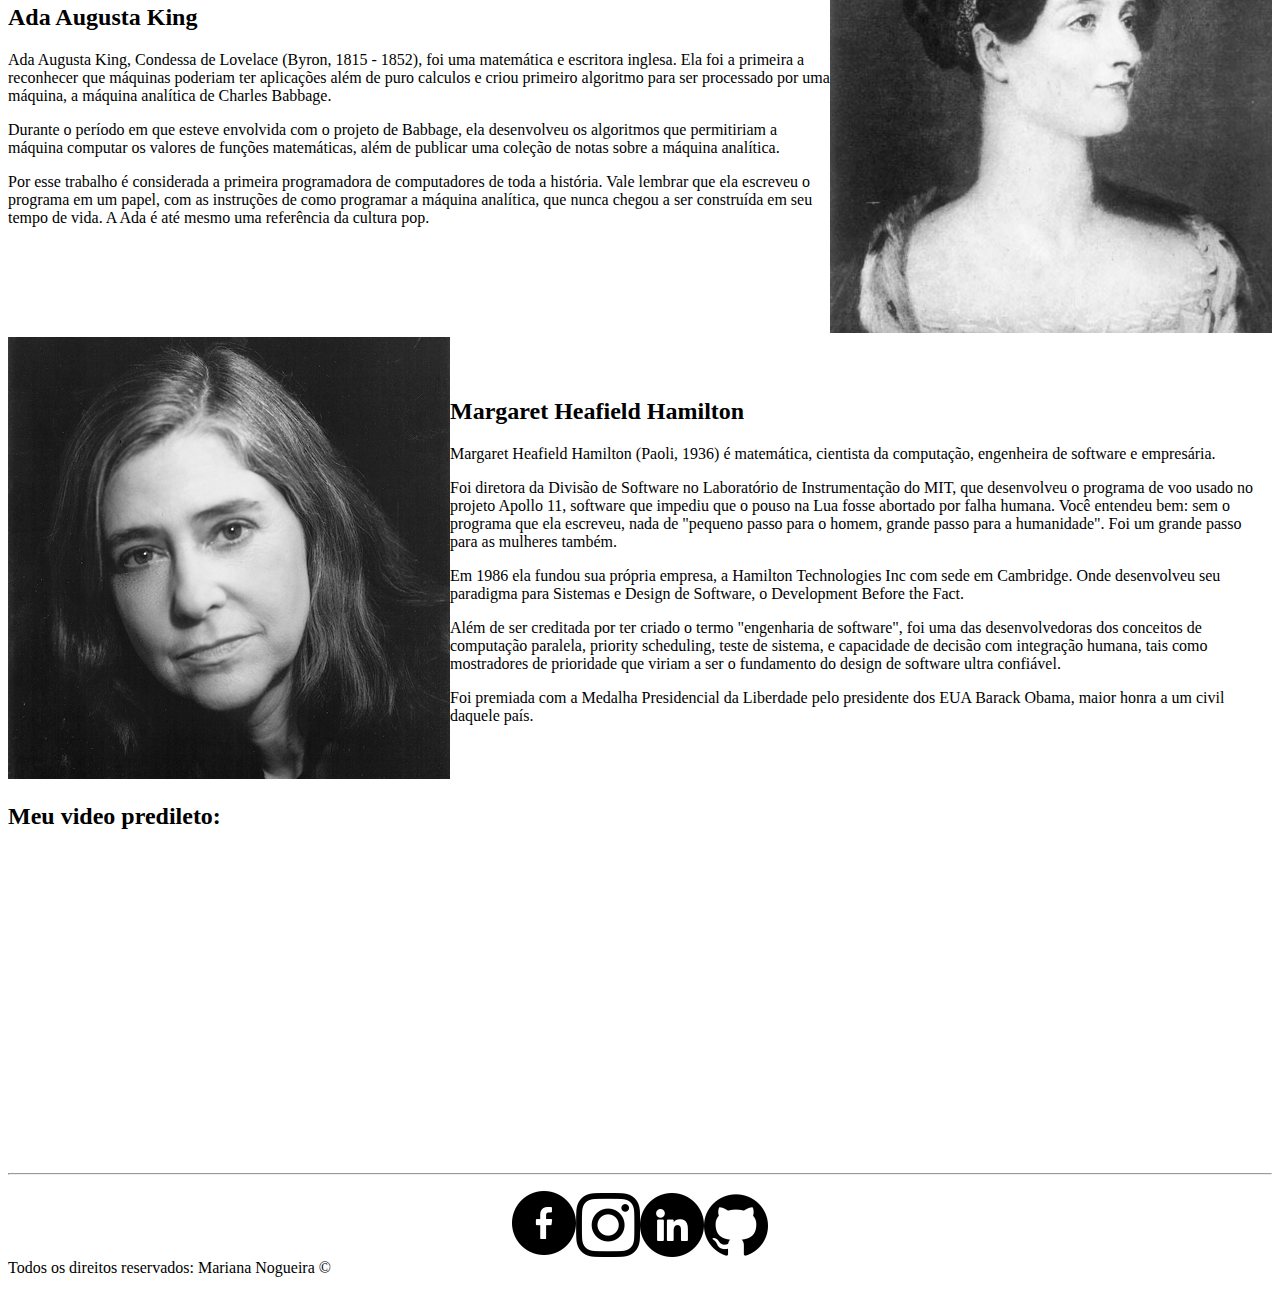
==== commit f9d599fb: "Revert "@mariana-nogueira21 [Task: modificações nas imagens e inclusão de tag…"" ====
--- a/index.html
+++ b/index.html
@@ -5,35 +5,24 @@
   <meta http-equiv="X-UA-Compatible" content="IE=edge">
   <meta name="viewport" content="width=device-width, initial-scale=1.0">
   <link rel="stylesheet" href="assets/css/style.css">
-  <title>Mulheres na Tecnologia</title>
+  <title>Meu perfil</title>
 </head>
 <body>
-
-  <header>
-    <div class="container">
-      <di>
-        <h1><img src="assets/img/logo.png" alt="Logo do site"></h1>
-      </di>
-      <nav>
-        <ul id="menu">
-          <li><a href="index.html">Home</a></li>
-          <li><a href="inspiracoes.html">Inspirações</a></li>
-          <li><a href="contato.html">Contato</a></li>
-        </ul>
-      </nav>
-    </div>
-  </header>
-
+  <ul id="menu">
+    <li><a href="index.html">Home</a></li>
+    <li><a href="contato.html">Contato</a></li>
+  </ul>
+  <h1>Mulheres na tecnologia</h1>
   <p>Momentos historicos na computação que foram protagonizados por mulheres</p>
   
   <div class="container">
     
     <div>
-      <img class="img-retrato" src="assets/img/dorothy-johnson-vaughan.png" alt="retrato de Dorothy Johnson Vaughan">
+      <img src="assets/img/dorothy-johnson-vaughan.png" alt="retrato de Dorothy Johnson Vaughan">
     </div>
 
-    <div class="texto">
-      <h2 class="titulo-topico">Dorothy Johnson Vaughan</h2>
+    <div>
+      <h2>Dorothy Johnson Vaughan</h2>
       <p>Dorothy Johnson Vaughan, nascida em Kansas City, 1910, foi matemática graduada pela Wilberforce University.</p>
       
       <p>Durante seus 28 anos de carreira na NASA, foi chefe de um grupo de trabalho formado apenas por mulheres negras e matemáticas, e tornou-se a primeira supervisora negra.</p>
@@ -45,8 +34,8 @@
   </div>
 
 <div class="container">
-  <div class="texto">
-    <h2 class="titulo-topico">Grace Murray Hopper</h2>
+  <div>
+    <h2>Grace Murray Hopper</h2>
     
     <p>Grace Murray Hopper (Nova Iorque, 1906 - 1992) foi Ph.D. em Matemática, analista de sistemas da Marinha dos Estados Unidos nas décadas de 1940 e 1950 e almirante.</p>
     
@@ -55,17 +44,17 @@
     <p>No começo dos anos 1950 ela desenvolveu um compilador operacional, naquela época acreditava-se que computadores só podiam realizar operações aritméticas. Depois como diretora de programação automática, seu departamento divulgou algumas das primeiras linguagens de programação baseadas em compilador. Isso mesmo: considerada uma das mães dos compiladores.</p>
   </div>
   <div>
-    <img class="img-retrato" src="assets/img/grace-murray-hopper.png" alt="retrato de Grace Murray Hopper">
+    <img src="assets/img/grace-murray-hopper.png" alt="retrato de Grace Murray Hopper">
   </div>
 </div>
 
  
 <div class="container">
   <div>
-    <img class="img-retrato" src="assets/img/marissa-mayer.png" alt="retrato de Marissa Mayer">
+    <img src="assets/img/marissa-mayer.png" alt="retrato de Marissa Mayer">
   </div>
-  <div class="texto">
-    <h2 class="titulo-topico">Marissa Mayer</h2>
+  <div>
+    <h2>Marissa Mayer</h2>
     <p>Marissa Ann Mayer (Wausau, 1975) é uma cientista da computação que formou-se, com honras, na Universidade de Stanford, com mestrado e doutorado em Ciências da Computação. Seu trabalho na área acadêmica resultou em várias patentes na área de inteligência artificial.</p>
     
     <p>Entrou no Google em 1999 como funcionária nº20 e sendo a primeira mulher engenheira. No Google teve cargos chave nos principais serviços da compania, com destaque no time de Google AdWords, que é o coração financeiro da empresa, e por fim vice-presidente de serviços geográficos e locais.</p>
@@ -77,8 +66,8 @@
 </div>
 
 <div class="container">
-  <div class="texto">
-    <h2 class="titulo-topico">Ada Augusta King</h2>
+  <div>
+    <h2>Ada Augusta King</h2>
     
     <p>Ada Augusta King, Condessa de Lovelace (Byron, 1815 - 1852), foi uma matemática e escritora inglesa. Ela foi a primeira a reconhecer que máquinas poderiam ter aplicações além de puro calculos e criou primeiro algoritmo para ser processado por uma máquina, a máquina analítica de Charles Babbage.</p>
     
@@ -87,17 +76,17 @@
     <p>Por esse trabalho é considerada a primeira programadora de computadores de toda a história. Vale lembrar que ela escreveu o programa em um papel, com as instruções de como programar a máquina analítica, que nunca chegou a ser construída em seu tempo de vida. A Ada é até mesmo uma referência da cultura pop.</p>
   </div>
   <div>
-    <img class="img-retrato" src="assets/img/ada-augusta-king.png" alt="retrato de Ada Augusta King">
+    <img src="assets/img/ada-augusta-king.png" alt="retrato de Ada Augusta King">
   </div>
 </div>
 
 
   <div class="container">
     <div>
-      <img class="img-retrato" src="assets/img/margaret-heafield-hamilton.png" alt="retrato de Margaret Heafield Hamilton">
+      <img src="assets/img/margaret-heafield-hamilton.png" alt="retrato de Margaret Heafield Hamilton">
     </div>
-    <div class="texto">
-      <h2 class="titulo-topico">Margaret Heafield Hamilton</h2>
+    <div>
+      <h2>Margaret Heafield Hamilton</h2>
       <p>Margaret Heafield Hamilton (Paoli, 1936) é matemática, cientista da computação, engenheira de software e empresária.</p>
       <p>Foi diretora da Divisão de Software no Laboratório de Instrumentação do MIT, que desenvolveu o programa de voo usado no projeto Apollo 11, software que impediu que o pouso na Lua fosse abortado por falha humana. Você entendeu bem: sem o programa que ela escreveu, nada de "pequeno passo para o homem, grande passo para a humanidade". Foi um grande passo para as mulheres também.</p>
     
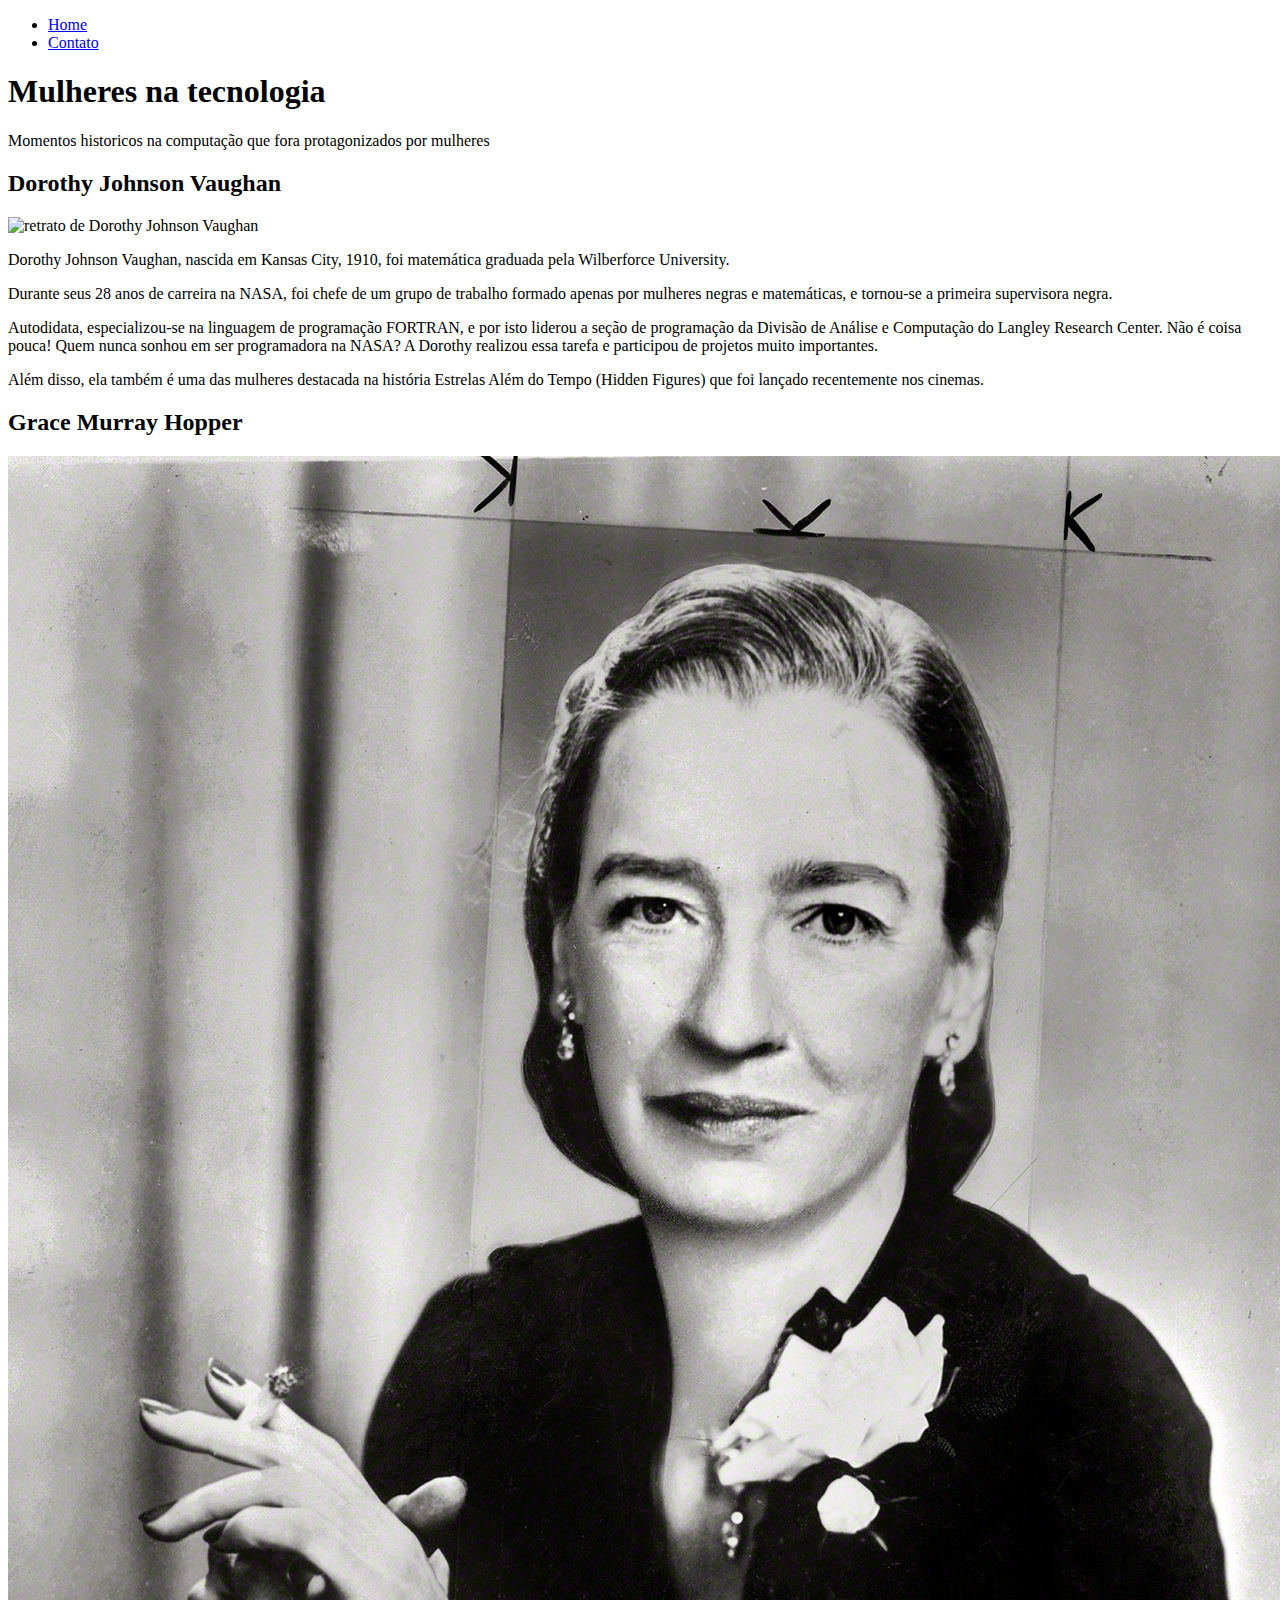
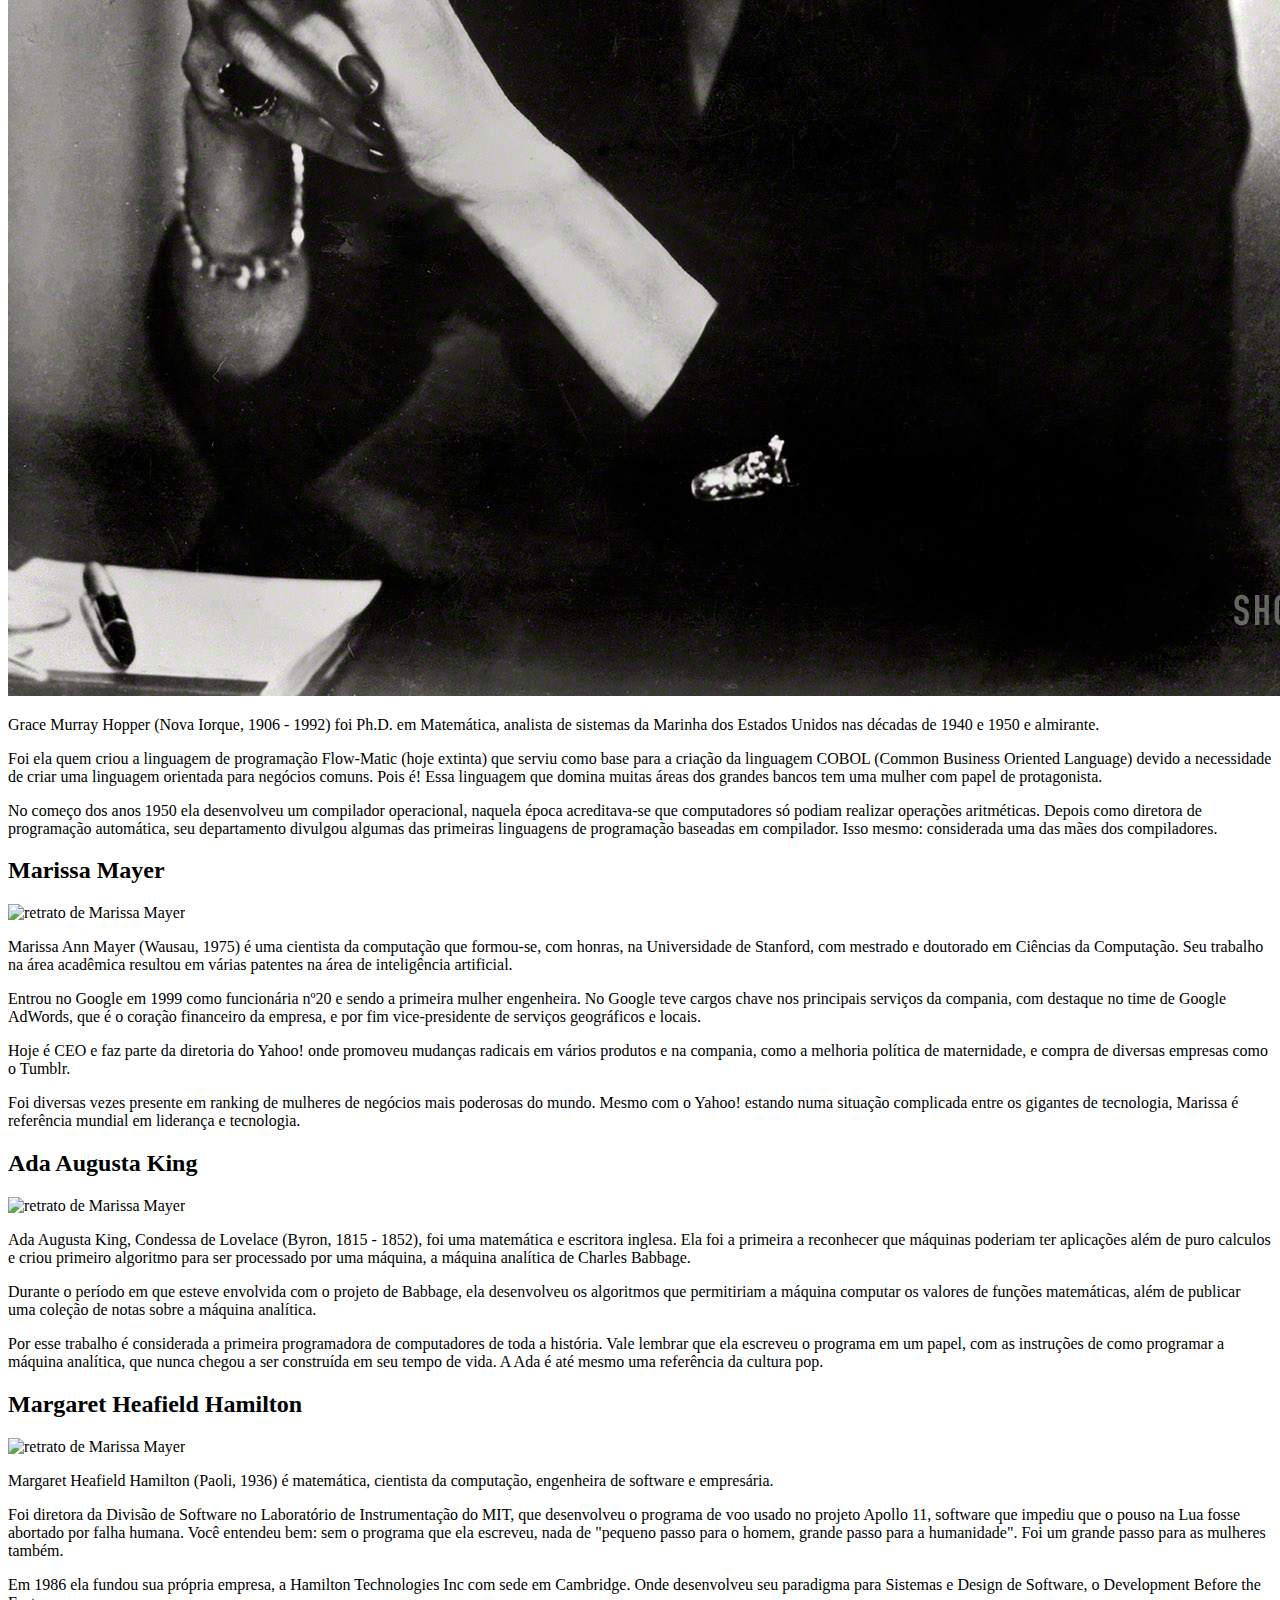
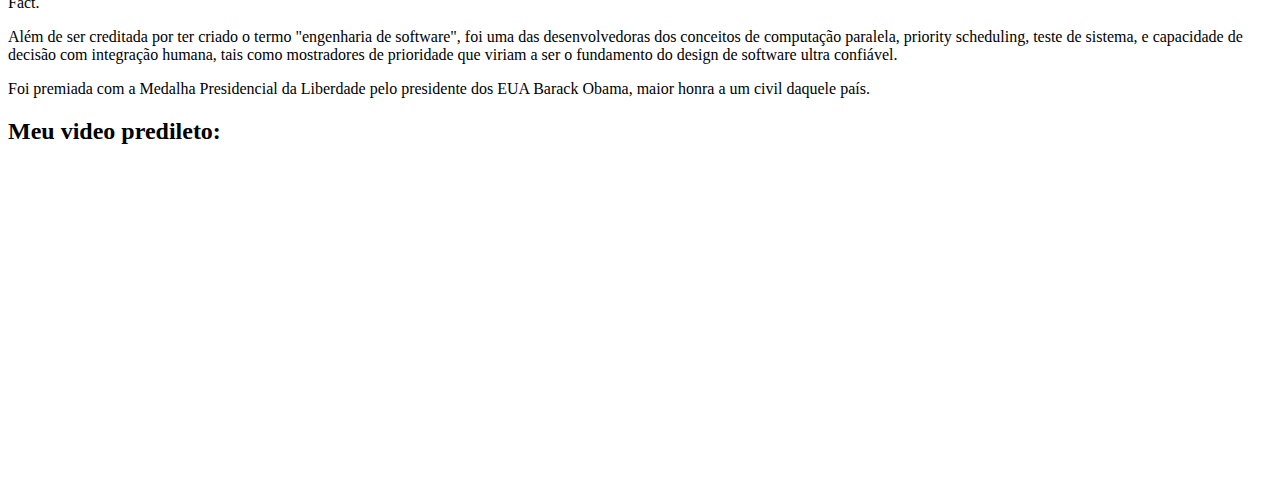
==== commit 55d31e18: "teste" ====
--- a/index.html
+++ b/index.html
@@ -4,119 +4,68 @@
   <meta charset="UTF-8">
   <meta http-equiv="X-UA-Compatible" content="IE=edge">
   <meta name="viewport" content="width=device-width, initial-scale=1.0">
-  <link rel="stylesheet" href="assets/css/style.css">
   <title>Meu perfil</title>
 </head>
 <body>
-  <ul id="menu">
+  <ul>
     <li><a href="index.html">Home</a></li>
     <li><a href="contato.html">Contato</a></li>
   </ul>
   <h1>Mulheres na tecnologia</h1>
-  <p>Momentos historicos na computação que foram protagonizados por mulheres</p>
+  <p>Momentos historicos na computação que fora protagonizados por mulheres</p>
   
-  <div class="container">
-    
-    <div>
-      <img src="assets/img/dorothy-johnson-vaughan.png" alt="retrato de Dorothy Johnson Vaughan">
-    </div>
+  <h2>Dorothy Johnson Vaughan</h2>
+  <img src="assets/img/dorothy_johnson_vaughan.jpg" alt="retrato de Dorothy Johnson Vaughan">
 
-    <div>
-      <h2>Dorothy Johnson Vaughan</h2>
-      <p>Dorothy Johnson Vaughan, nascida em Kansas City, 1910, foi matemática graduada pela Wilberforce University.</p>
-      
-      <p>Durante seus 28 anos de carreira na NASA, foi chefe de um grupo de trabalho formado apenas por mulheres negras e matemáticas, e tornou-se a primeira supervisora negra.</p>
-      
-      <p>Autodidata, especializou-se na linguagem de programação FORTRAN, e por isto liderou a seção de programação da Divisão de Análise e Computação do Langley Research Center. Não é coisa pouca! Quem nunca sonhou em ser programadora na NASA? A Dorothy realizou essa tarefa e participou de projetos muito importantes.</p>
-      
-      <p>Além disso, ela também é uma das mulheres destacada na história Estrelas Além do Tempo (Hidden Figures) que foi lançado recentemente nos cinemas.</p>
-    </div>
-  </div>
+  <p>Dorothy Johnson Vaughan, nascida em Kansas City, 1910, foi matemática graduada pela Wilberforce University.</p>
 
-<div class="container">
-  <div>
-    <h2>Grace Murray Hopper</h2>
-    
-    <p>Grace Murray Hopper (Nova Iorque, 1906 - 1992) foi Ph.D. em Matemática, analista de sistemas da Marinha dos Estados Unidos nas décadas de 1940 e 1950 e almirante.</p>
-    
-    <p>Foi ela quem criou a linguagem de programação Flow-Matic (hoje extinta) que serviu como base para a criação da linguagem COBOL (Common Business Oriented Language) devido a necessidade de criar uma linguagem orientada para negócios comuns. Pois é! Essa linguagem que domina muitas áreas dos grandes bancos tem uma mulher com papel de protagonista.</p>
-    
-    <p>No começo dos anos 1950 ela desenvolveu um compilador operacional, naquela época acreditava-se que computadores só podiam realizar operações aritméticas. Depois como diretora de programação automática, seu departamento divulgou algumas das primeiras linguagens de programação baseadas em compilador. Isso mesmo: considerada uma das mães dos compiladores.</p>
-  </div>
-  <div>
-    <img src="assets/img/grace-murray-hopper.png" alt="retrato de Grace Murray Hopper">
-  </div>
-</div>
+<p>Durante seus 28 anos de carreira na NASA, foi chefe de um grupo de trabalho formado apenas por mulheres negras e matemáticas, e tornou-se a primeira supervisora negra.</p>
 
- 
-<div class="container">
-  <div>
-    <img src="assets/img/marissa-mayer.png" alt="retrato de Marissa Mayer">
-  </div>
-  <div>
-    <h2>Marissa Mayer</h2>
-    <p>Marissa Ann Mayer (Wausau, 1975) é uma cientista da computação que formou-se, com honras, na Universidade de Stanford, com mestrado e doutorado em Ciências da Computação. Seu trabalho na área acadêmica resultou em várias patentes na área de inteligência artificial.</p>
-    
-    <p>Entrou no Google em 1999 como funcionária nº20 e sendo a primeira mulher engenheira. No Google teve cargos chave nos principais serviços da compania, com destaque no time de Google AdWords, que é o coração financeiro da empresa, e por fim vice-presidente de serviços geográficos e locais.</p>
-    
-    <p>Hoje é CEO e faz parte da diretoria do Yahoo! onde promoveu mudanças radicais em vários produtos e na compania, como a melhoria política de maternidade, e compra de diversas empresas como o Tumblr.</p>
-    
-    <p>Foi diversas vezes presente em ranking de mulheres de negócios mais poderosas do mundo. Mesmo com o Yahoo! estando numa situação complicada entre os gigantes de tecnologia, Marissa é referência mundial em liderança e tecnologia.</p>
-  </div>
-</div>
+<p>Autodidata, especializou-se na linguagem de programação FORTRAN, e por isto liderou a seção de programação da Divisão de Análise e Computação do Langley Research Center. Não é coisa pouca! Quem nunca sonhou em ser programadora na NASA? A Dorothy realizou essa tarefa e participou de projetos muito importantes.</p>
 
-<div class="container">
-  <div>
-    <h2>Ada Augusta King</h2>
-    
-    <p>Ada Augusta King, Condessa de Lovelace (Byron, 1815 - 1852), foi uma matemática e escritora inglesa. Ela foi a primeira a reconhecer que máquinas poderiam ter aplicações além de puro calculos e criou primeiro algoritmo para ser processado por uma máquina, a máquina analítica de Charles Babbage.</p>
-    
-    <p>Durante o período em que esteve envolvida com o projeto de Babbage, ela desenvolveu os algoritmos que permitiriam a máquina computar os valores de funções matemáticas, além de publicar uma coleção de notas sobre a máquina analítica.</p>
-    
-    <p>Por esse trabalho é considerada a primeira programadora de computadores de toda a história. Vale lembrar que ela escreveu o programa em um papel, com as instruções de como programar a máquina analítica, que nunca chegou a ser construída em seu tempo de vida. A Ada é até mesmo uma referência da cultura pop.</p>
-  </div>
-  <div>
-    <img src="assets/img/ada-augusta-king.png" alt="retrato de Ada Augusta King">
-  </div>
-</div>
+<p>Além disso, ela também é uma das mulheres destacada na história Estrelas Além do Tempo (Hidden Figures) que foi lançado recentemente nos cinemas.</p>
 
+<h2>Grace Murray Hopper</h2>
+  <img src="assets/img/grace_murray_hopper.jpg.crdownload" alt="retrato de Grace Murray Hopper">
+  <p>Grace Murray Hopper (Nova Iorque, 1906 - 1992) foi Ph.D. em Matemática, analista de sistemas da Marinha dos Estados Unidos nas décadas de 1940 e 1950 e almirante.</p>
 
-  <div class="container">
-    <div>
-      <img src="assets/img/margaret-heafield-hamilton.png" alt="retrato de Margaret Heafield Hamilton">
-    </div>
-    <div>
-      <h2>Margaret Heafield Hamilton</h2>
-      <p>Margaret Heafield Hamilton (Paoli, 1936) é matemática, cientista da computação, engenheira de software e empresária.</p>
-      <p>Foi diretora da Divisão de Software no Laboratório de Instrumentação do MIT, que desenvolveu o programa de voo usado no projeto Apollo 11, software que impediu que o pouso na Lua fosse abortado por falha humana. Você entendeu bem: sem o programa que ela escreveu, nada de "pequeno passo para o homem, grande passo para a humanidade". Foi um grande passo para as mulheres também.</p>
-    
-      <p>Em 1986 ela fundou sua própria empresa, a Hamilton Technologies Inc com sede em Cambridge. Onde desenvolveu seu paradigma para Sistemas e Design de Software, o Development Before the Fact.</p>
-    
-      <p>Além de ser creditada por ter criado o termo "engenharia de software", foi uma das desenvolvedoras dos conceitos de computação paralela, priority scheduling, teste de sistema, e capacidade de decisão com integração humana, tais como mostradores de prioridade que viriam a ser o fundamento do design de software ultra confiável.</p>
-    
-      <p>Foi premiada com a Medalha Presidencial da Liberdade pelo presidente dos EUA Barack Obama, maior honra a um civil daquele país.</p>
-    </div>
-  </div>
+  <p>Foi ela quem criou a linguagem de programação Flow-Matic (hoje extinta) que serviu como base para a criação da linguagem COBOL (Common Business Oriented Language) devido a necessidade de criar uma linguagem orientada para negócios comuns. Pois é! Essa linguagem que domina muitas áreas dos grandes bancos tem uma mulher com papel de protagonista.</p>
+  
+  <p>No começo dos anos 1950 ela desenvolveu um compilador operacional, naquela época acreditava-se que computadores só podiam realizar operações aritméticas. Depois como diretora de programação automática, seu departamento divulgou algumas das primeiras linguagens de programação baseadas em compilador. Isso mesmo: considerada uma das mães dos compiladores.</p>
+
+  <h2>Marissa Mayer</h2>
+  <img src="assets/img/marissa_mayer.jpg" alt="retrato de Marissa Mayer">
+  <p>Marissa Ann Mayer (Wausau, 1975) é uma cientista da computação que formou-se, com honras, na Universidade de Stanford, com mestrado e doutorado em Ciências da Computação. Seu trabalho na área acadêmica resultou em várias patentes na área de inteligência artificial.</p>
+
+<p>Entrou no Google em 1999 como funcionária nº20 e sendo a primeira mulher engenheira. No Google teve cargos chave nos principais serviços da compania, com destaque no time de Google AdWords, que é o coração financeiro da empresa, e por fim vice-presidente de serviços geográficos e locais.</p>
+
+<p>Hoje é CEO e faz parte da diretoria do Yahoo! onde promoveu mudanças radicais em vários produtos e na compania, como a melhoria política de maternidade, e compra de diversas empresas como o Tumblr.</p>
+
+<p>Foi diversas vezes presente em ranking de mulheres de negócios mais poderosas do mundo. Mesmo com o Yahoo! estando numa situação complicada entre os gigantes de tecnologia, Marissa é referência mundial em liderança e tecnologia.</p>
+
+<h2>Ada Augusta King</h2>
+  <img src="assets/img/ada_augusta_king.jpg" alt="retrato de Marissa Mayer">
+  <p>Ada Augusta King, Condessa de Lovelace (Byron, 1815 - 1852), foi uma matemática e escritora inglesa. Ela foi a primeira a reconhecer que máquinas poderiam ter aplicações além de puro calculos e criou primeiro algoritmo para ser processado por uma máquina, a máquina analítica de Charles Babbage.</p>
+
+<p>Durante o período em que esteve envolvida com o projeto de Babbage, ela desenvolveu os algoritmos que permitiriam a máquina computar os valores de funções matemáticas, além de publicar uma coleção de notas sobre a máquina analítica.</p>
+
+<p>Por esse trabalho é considerada a primeira programadora de computadores de toda a história. Vale lembrar que ela escreveu o programa em um papel, com as instruções de como programar a máquina analítica, que nunca chegou a ser construída em seu tempo de vida. A Ada é até mesmo uma referência da cultura pop.</p>
+
+<h2>Margaret Heafield Hamilton</h2>
+  <img src="assets/img/margaret_heafield_hamilton.jpg" alt="retrato de Marissa Mayer">
+  <p>Margaret Heafield Hamilton (Paoli, 1936) é matemática, cientista da computação, engenheira de software e empresária.</p>
+
+  <p>Foi diretora da Divisão de Software no Laboratório de Instrumentação do MIT, que desenvolveu o programa de voo usado no projeto Apollo 11, software que impediu que o pouso na Lua fosse abortado por falha humana. Você entendeu bem: sem o programa que ela escreveu, nada de "pequeno passo para o homem, grande passo para a humanidade". Foi um grande passo para as mulheres também.</p>
+  
+  <p>Em 1986 ela fundou sua própria empresa, a Hamilton Technologies Inc com sede em Cambridge. Onde desenvolveu seu paradigma para Sistemas e Design de Software, o Development Before the Fact.</p>
+  
+  <p>Além de ser creditada por ter criado o termo "engenharia de software", foi uma das desenvolvedoras dos conceitos de computação paralela, priority scheduling, teste de sistema, e capacidade de decisão com integração humana, tais como mostradores de prioridade que viriam a ser o fundamento do design de software ultra confiável.</p>
+  
+  <p>Foi premiada com a Medalha Presidencial da Liberdade pelo presidente dos EUA Barack Obama, maior honra a um civil daquele país.</p>
 
   
   <h2>Meu video predileto:</h2>
 
-  <div class="container">
-    <iframe width="560" height="315" src="https://www.youtube.com/embed/Qq9h2vVBZmQ" title="YouTube video player" frameborder="0" allow="accelerometer; autoplay; clipboard-write; encrypted-media; gyroscope; picture-in-picture" allowfullscreen></iframe>
-  </div>
-  <hr>
-  <footer>
-    <p>
-      <div class="container">
-        <a href="" target="_blank">
-          <img src="assets/img/facebook.png" alt="">
-        </a>
-        <img src="assets/img/instagram.png" alt="">
-        <img src="assets/img/linkedin.png" alt="">
-        <img src="assets/img/github.png" alt="">
-      </div>
-      Todos os direitos reservados: Mariana Nogueira &copy;
-    </p>
-  </footer>
+  <iframe width="560" height="315" src="https://www.youtube.com/embed/Qq9h2vVBZmQ" title="YouTube video player" frameborder="0" allow="accelerometer; autoplay; clipboard-write; encrypted-media; gyroscope; picture-in-picture" allowfullscreen></iframe>
 </body>
 </html>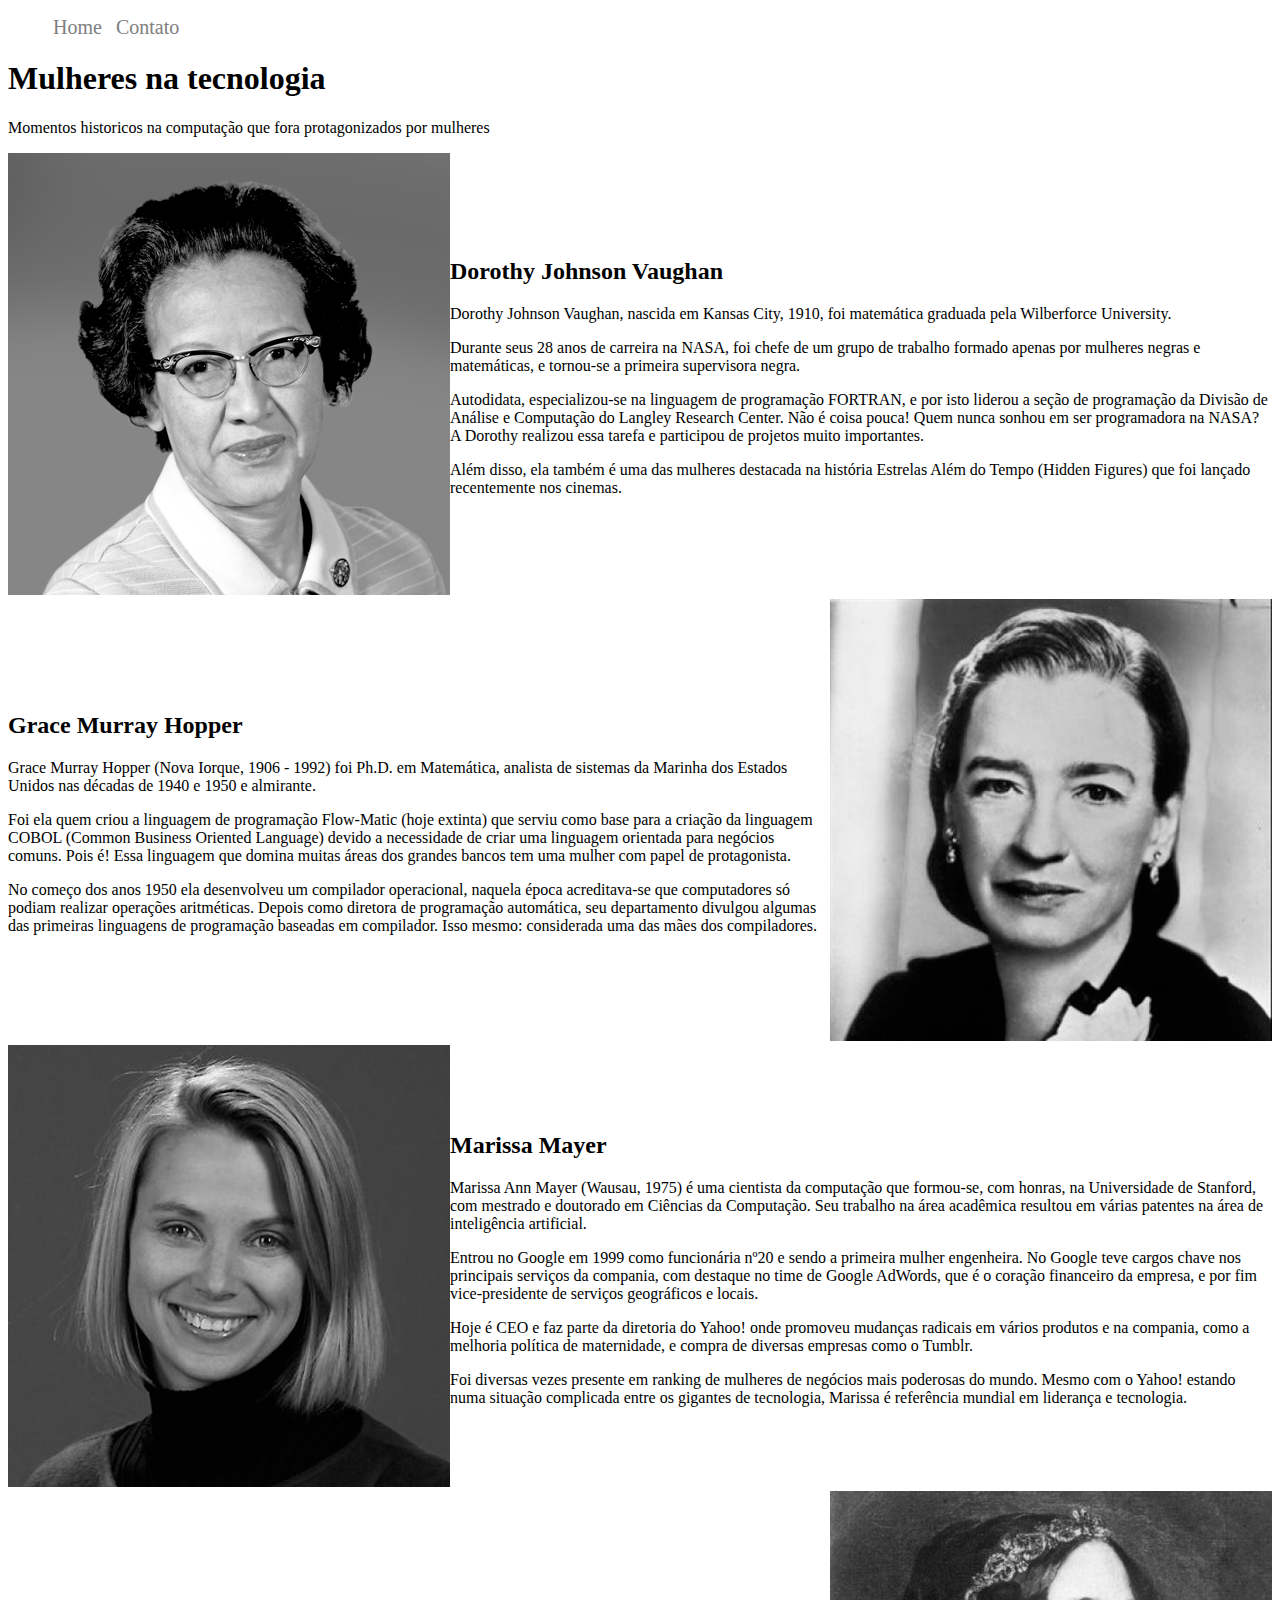
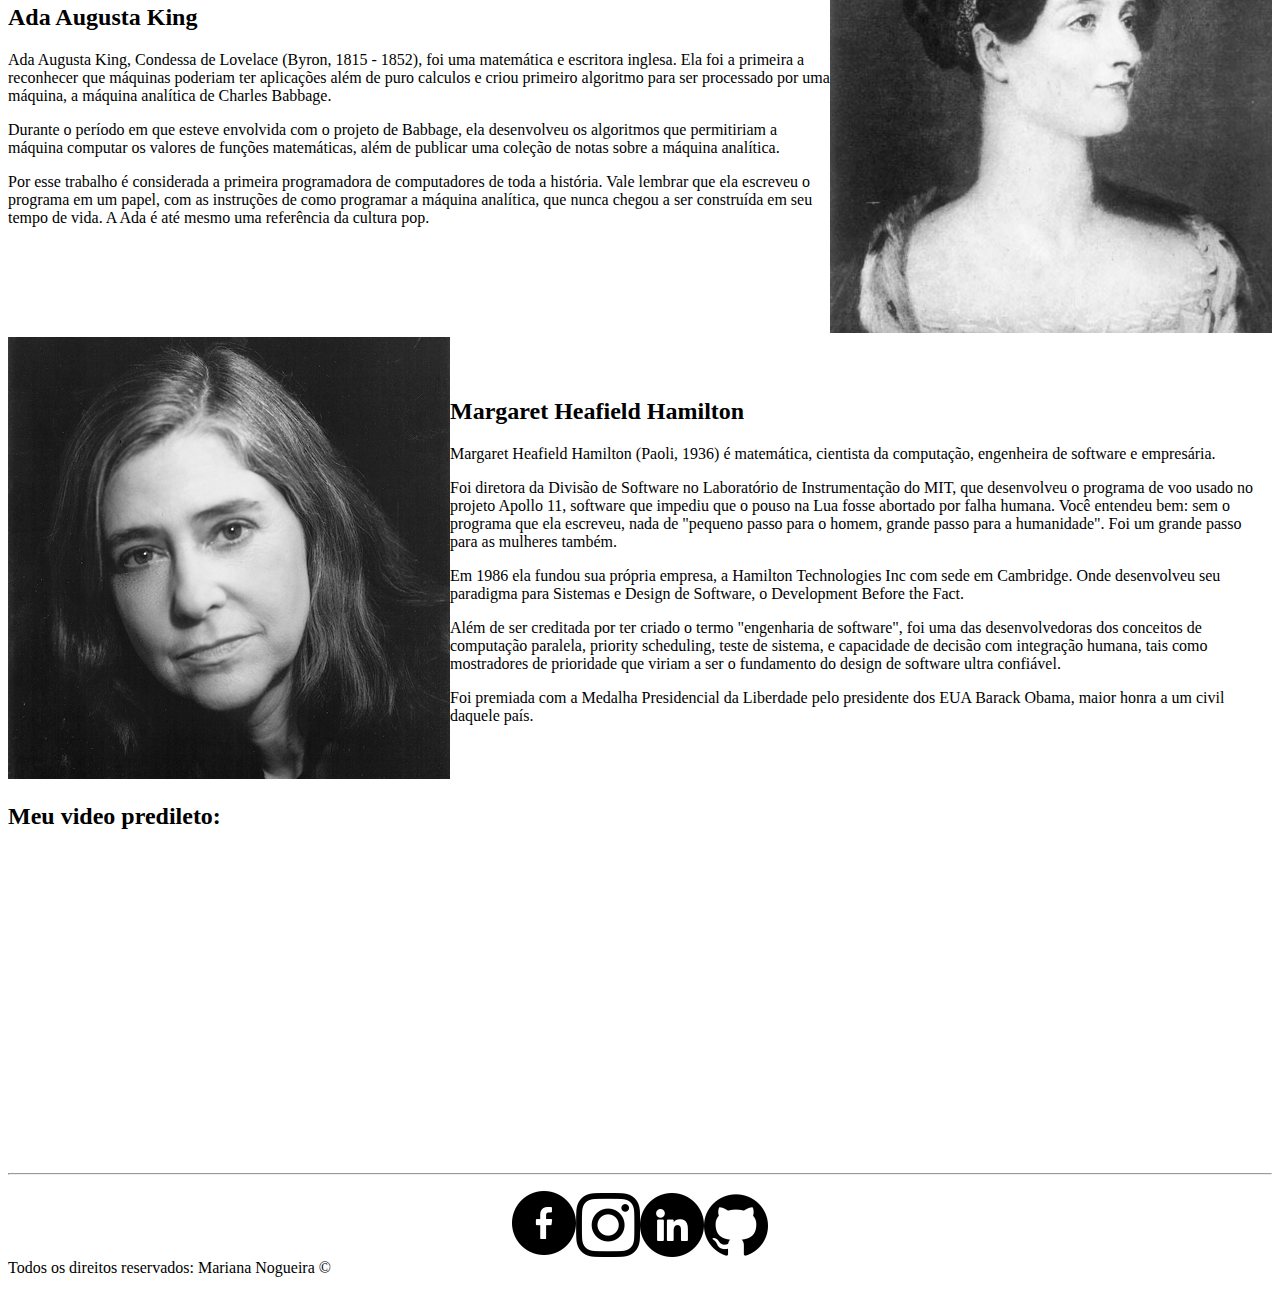
==== commit b955a32a: "Merge pull request #7 from mariana-nogueira21/css" ====
--- a/index.html
+++ b/index.html
@@ -4,68 +4,119 @@
   <meta charset="UTF-8">
   <meta http-equiv="X-UA-Compatible" content="IE=edge">
   <meta name="viewport" content="width=device-width, initial-scale=1.0">
+  <link rel="stylesheet" href="assets/css/style.css">
   <title>Meu perfil</title>
 </head>
 <body>
-  <ul>
+  <ul id="menu">
     <li><a href="index.html">Home</a></li>
     <li><a href="contato.html">Contato</a></li>
   </ul>
   <h1>Mulheres na tecnologia</h1>
   <p>Momentos historicos na computação que fora protagonizados por mulheres</p>
   
-  <h2>Dorothy Johnson Vaughan</h2>
-  <img src="assets/img/dorothy_johnson_vaughan.jpg" alt="retrato de Dorothy Johnson Vaughan">
+  <div class="container">
+    
+    <div>
+      <img src="assets/img/dorothy-johnson-vaughan.png" alt="retrato de Dorothy Johnson Vaughan">
+    </div>
 
-  <p>Dorothy Johnson Vaughan, nascida em Kansas City, 1910, foi matemática graduada pela Wilberforce University.</p>
+    <div>
+      <h2>Dorothy Johnson Vaughan</h2>
+      <p>Dorothy Johnson Vaughan, nascida em Kansas City, 1910, foi matemática graduada pela Wilberforce University.</p>
+      
+      <p>Durante seus 28 anos de carreira na NASA, foi chefe de um grupo de trabalho formado apenas por mulheres negras e matemáticas, e tornou-se a primeira supervisora negra.</p>
+      
+      <p>Autodidata, especializou-se na linguagem de programação FORTRAN, e por isto liderou a seção de programação da Divisão de Análise e Computação do Langley Research Center. Não é coisa pouca! Quem nunca sonhou em ser programadora na NASA? A Dorothy realizou essa tarefa e participou de projetos muito importantes.</p>
+      
+      <p>Além disso, ela também é uma das mulheres destacada na história Estrelas Além do Tempo (Hidden Figures) que foi lançado recentemente nos cinemas.</p>
+    </div>
+  </div>
 
-<p>Durante seus 28 anos de carreira na NASA, foi chefe de um grupo de trabalho formado apenas por mulheres negras e matemáticas, e tornou-se a primeira supervisora negra.</p>
+<div class="container">
+  <div>
+    <h2>Grace Murray Hopper</h2>
+    
+    <p>Grace Murray Hopper (Nova Iorque, 1906 - 1992) foi Ph.D. em Matemática, analista de sistemas da Marinha dos Estados Unidos nas décadas de 1940 e 1950 e almirante.</p>
+    
+    <p>Foi ela quem criou a linguagem de programação Flow-Matic (hoje extinta) que serviu como base para a criação da linguagem COBOL (Common Business Oriented Language) devido a necessidade de criar uma linguagem orientada para negócios comuns. Pois é! Essa linguagem que domina muitas áreas dos grandes bancos tem uma mulher com papel de protagonista.</p>
+    
+    <p>No começo dos anos 1950 ela desenvolveu um compilador operacional, naquela época acreditava-se que computadores só podiam realizar operações aritméticas. Depois como diretora de programação automática, seu departamento divulgou algumas das primeiras linguagens de programação baseadas em compilador. Isso mesmo: considerada uma das mães dos compiladores.</p>
+  </div>
+  <div>
+    <img src="assets/img/grace-murray-hopper.png" alt="retrato de Grace Murray Hopper">
+  </div>
+</div>
 
-<p>Autodidata, especializou-se na linguagem de programação FORTRAN, e por isto liderou a seção de programação da Divisão de Análise e Computação do Langley Research Center. Não é coisa pouca! Quem nunca sonhou em ser programadora na NASA? A Dorothy realizou essa tarefa e participou de projetos muito importantes.</p>
+ 
+<div class="container">
+  <div>
+    <img src="assets/img/marissa-mayer.png" alt="retrato de Marissa Mayer">
+  </div>
+  <div>
+    <h2>Marissa Mayer</h2>
+    <p>Marissa Ann Mayer (Wausau, 1975) é uma cientista da computação que formou-se, com honras, na Universidade de Stanford, com mestrado e doutorado em Ciências da Computação. Seu trabalho na área acadêmica resultou em várias patentes na área de inteligência artificial.</p>
+    
+    <p>Entrou no Google em 1999 como funcionária nº20 e sendo a primeira mulher engenheira. No Google teve cargos chave nos principais serviços da compania, com destaque no time de Google AdWords, que é o coração financeiro da empresa, e por fim vice-presidente de serviços geográficos e locais.</p>
+    
+    <p>Hoje é CEO e faz parte da diretoria do Yahoo! onde promoveu mudanças radicais em vários produtos e na compania, como a melhoria política de maternidade, e compra de diversas empresas como o Tumblr.</p>
+    
+    <p>Foi diversas vezes presente em ranking de mulheres de negócios mais poderosas do mundo. Mesmo com o Yahoo! estando numa situação complicada entre os gigantes de tecnologia, Marissa é referência mundial em liderança e tecnologia.</p>
+  </div>
+</div>
 
-<p>Além disso, ela também é uma das mulheres destacada na história Estrelas Além do Tempo (Hidden Figures) que foi lançado recentemente nos cinemas.</p>
+<div class="container">
+  <div>
+    <h2>Ada Augusta King</h2>
+    
+    <p>Ada Augusta King, Condessa de Lovelace (Byron, 1815 - 1852), foi uma matemática e escritora inglesa. Ela foi a primeira a reconhecer que máquinas poderiam ter aplicações além de puro calculos e criou primeiro algoritmo para ser processado por uma máquina, a máquina analítica de Charles Babbage.</p>
+    
+    <p>Durante o período em que esteve envolvida com o projeto de Babbage, ela desenvolveu os algoritmos que permitiriam a máquina computar os valores de funções matemáticas, além de publicar uma coleção de notas sobre a máquina analítica.</p>
+    
+    <p>Por esse trabalho é considerada a primeira programadora de computadores de toda a história. Vale lembrar que ela escreveu o programa em um papel, com as instruções de como programar a máquina analítica, que nunca chegou a ser construída em seu tempo de vida. A Ada é até mesmo uma referência da cultura pop.</p>
+  </div>
+  <div>
+    <img src="assets/img/ada-augusta-king.png" alt="retrato de Ada Augusta King">
+  </div>
+</div>
 
-<h2>Grace Murray Hopper</h2>
-  <img src="assets/img/grace_murray_hopper.jpg.crdownload" alt="retrato de Grace Murray Hopper">
-  <p>Grace Murray Hopper (Nova Iorque, 1906 - 1992) foi Ph.D. em Matemática, analista de sistemas da Marinha dos Estados Unidos nas décadas de 1940 e 1950 e almirante.</p>
 
-  <p>Foi ela quem criou a linguagem de programação Flow-Matic (hoje extinta) que serviu como base para a criação da linguagem COBOL (Common Business Oriented Language) devido a necessidade de criar uma linguagem orientada para negócios comuns. Pois é! Essa linguagem que domina muitas áreas dos grandes bancos tem uma mulher com papel de protagonista.</p>
-  
-  <p>No começo dos anos 1950 ela desenvolveu um compilador operacional, naquela época acreditava-se que computadores só podiam realizar operações aritméticas. Depois como diretora de programação automática, seu departamento divulgou algumas das primeiras linguagens de programação baseadas em compilador. Isso mesmo: considerada uma das mães dos compiladores.</p>
-
-  <h2>Marissa Mayer</h2>
-  <img src="assets/img/marissa_mayer.jpg" alt="retrato de Marissa Mayer">
-  <p>Marissa Ann Mayer (Wausau, 1975) é uma cientista da computação que formou-se, com honras, na Universidade de Stanford, com mestrado e doutorado em Ciências da Computação. Seu trabalho na área acadêmica resultou em várias patentes na área de inteligência artificial.</p>
-
-<p>Entrou no Google em 1999 como funcionária nº20 e sendo a primeira mulher engenheira. No Google teve cargos chave nos principais serviços da compania, com destaque no time de Google AdWords, que é o coração financeiro da empresa, e por fim vice-presidente de serviços geográficos e locais.</p>
-
-<p>Hoje é CEO e faz parte da diretoria do Yahoo! onde promoveu mudanças radicais em vários produtos e na compania, como a melhoria política de maternidade, e compra de diversas empresas como o Tumblr.</p>
-
-<p>Foi diversas vezes presente em ranking de mulheres de negócios mais poderosas do mundo. Mesmo com o Yahoo! estando numa situação complicada entre os gigantes de tecnologia, Marissa é referência mundial em liderança e tecnologia.</p>
-
-<h2>Ada Augusta King</h2>
-  <img src="assets/img/ada_augusta_king.jpg" alt="retrato de Marissa Mayer">
-  <p>Ada Augusta King, Condessa de Lovelace (Byron, 1815 - 1852), foi uma matemática e escritora inglesa. Ela foi a primeira a reconhecer que máquinas poderiam ter aplicações além de puro calculos e criou primeiro algoritmo para ser processado por uma máquina, a máquina analítica de Charles Babbage.</p>
-
-<p>Durante o período em que esteve envolvida com o projeto de Babbage, ela desenvolveu os algoritmos que permitiriam a máquina computar os valores de funções matemáticas, além de publicar uma coleção de notas sobre a máquina analítica.</p>
-
-<p>Por esse trabalho é considerada a primeira programadora de computadores de toda a história. Vale lembrar que ela escreveu o programa em um papel, com as instruções de como programar a máquina analítica, que nunca chegou a ser construída em seu tempo de vida. A Ada é até mesmo uma referência da cultura pop.</p>
-
-<h2>Margaret Heafield Hamilton</h2>
-  <img src="assets/img/margaret_heafield_hamilton.jpg" alt="retrato de Marissa Mayer">
-  <p>Margaret Heafield Hamilton (Paoli, 1936) é matemática, cientista da computação, engenheira de software e empresária.</p>
-
-  <p>Foi diretora da Divisão de Software no Laboratório de Instrumentação do MIT, que desenvolveu o programa de voo usado no projeto Apollo 11, software que impediu que o pouso na Lua fosse abortado por falha humana. Você entendeu bem: sem o programa que ela escreveu, nada de "pequeno passo para o homem, grande passo para a humanidade". Foi um grande passo para as mulheres também.</p>
-  
-  <p>Em 1986 ela fundou sua própria empresa, a Hamilton Technologies Inc com sede em Cambridge. Onde desenvolveu seu paradigma para Sistemas e Design de Software, o Development Before the Fact.</p>
-  
-  <p>Além de ser creditada por ter criado o termo "engenharia de software", foi uma das desenvolvedoras dos conceitos de computação paralela, priority scheduling, teste de sistema, e capacidade de decisão com integração humana, tais como mostradores de prioridade que viriam a ser o fundamento do design de software ultra confiável.</p>
-  
-  <p>Foi premiada com a Medalha Presidencial da Liberdade pelo presidente dos EUA Barack Obama, maior honra a um civil daquele país.</p>
+  <div class="container">
+    <div>
+      <img src="assets/img/margaret-heafield-hamilton.png" alt="retrato de Margaret Heafield Hamilton">
+    </div>
+    <div>
+      <h2>Margaret Heafield Hamilton</h2>
+      <p>Margaret Heafield Hamilton (Paoli, 1936) é matemática, cientista da computação, engenheira de software e empresária.</p>
+      <p>Foi diretora da Divisão de Software no Laboratório de Instrumentação do MIT, que desenvolveu o programa de voo usado no projeto Apollo 11, software que impediu que o pouso na Lua fosse abortado por falha humana. Você entendeu bem: sem o programa que ela escreveu, nada de "pequeno passo para o homem, grande passo para a humanidade". Foi um grande passo para as mulheres também.</p>
+    
+      <p>Em 1986 ela fundou sua própria empresa, a Hamilton Technologies Inc com sede em Cambridge. Onde desenvolveu seu paradigma para Sistemas e Design de Software, o Development Before the Fact.</p>
+    
+      <p>Além de ser creditada por ter criado o termo "engenharia de software", foi uma das desenvolvedoras dos conceitos de computação paralela, priority scheduling, teste de sistema, e capacidade de decisão com integração humana, tais como mostradores de prioridade que viriam a ser o fundamento do design de software ultra confiável.</p>
+    
+      <p>Foi premiada com a Medalha Presidencial da Liberdade pelo presidente dos EUA Barack Obama, maior honra a um civil daquele país.</p>
+    </div>
+  </div>
 
   
   <h2>Meu video predileto:</h2>
 
-  <iframe width="560" height="315" src="https://www.youtube.com/embed/Qq9h2vVBZmQ" title="YouTube video player" frameborder="0" allow="accelerometer; autoplay; clipboard-write; encrypted-media; gyroscope; picture-in-picture" allowfullscreen></iframe>
+  <div class="container">
+    <iframe width="560" height="315" src="https://www.youtube.com/embed/Qq9h2vVBZmQ" title="YouTube video player" frameborder="0" allow="accelerometer; autoplay; clipboard-write; encrypted-media; gyroscope; picture-in-picture" allowfullscreen></iframe>
+  </div>
+  <hr>
+  <footer>
+    <p>
+      <div class="container">
+        <a href="" target="_blank">
+          <img src="assets/img/facebook.png" alt="">
+        </a>
+        <img src="assets/img/instagram.png" alt="">
+        <img src="assets/img/linkedin.png" alt="">
+        <img src="assets/img/github.png" alt="">
+      </div>
+      Todos os direitos reservados: Mariana Nogueira &copy;
+    </p>
+  </footer>
 </body>
 </html>--- a/assets/css/style.css
+++ b/assets/css/style.css
@@ -0,0 +1,29 @@
+/* Estilos da página index.html */
+
+.container {
+  display: flex;
+  flex-flow: row;
+  justify-content: center;
+  align-items: center;
+}
+
+#menu li {
+  display: inline;
+  padding: 5px;
+}
+
+#menu li a {
+  text-decoration: none;
+  color: rgb(126, 126, 126);
+  font-size: 20px;
+}
+
+#menu li a:hover {
+  color: rgb(15, 15, 15);
+}
+
+/* img {
+  border-radius: 50%;
+} */
+
+/* Estilos da página contato.html */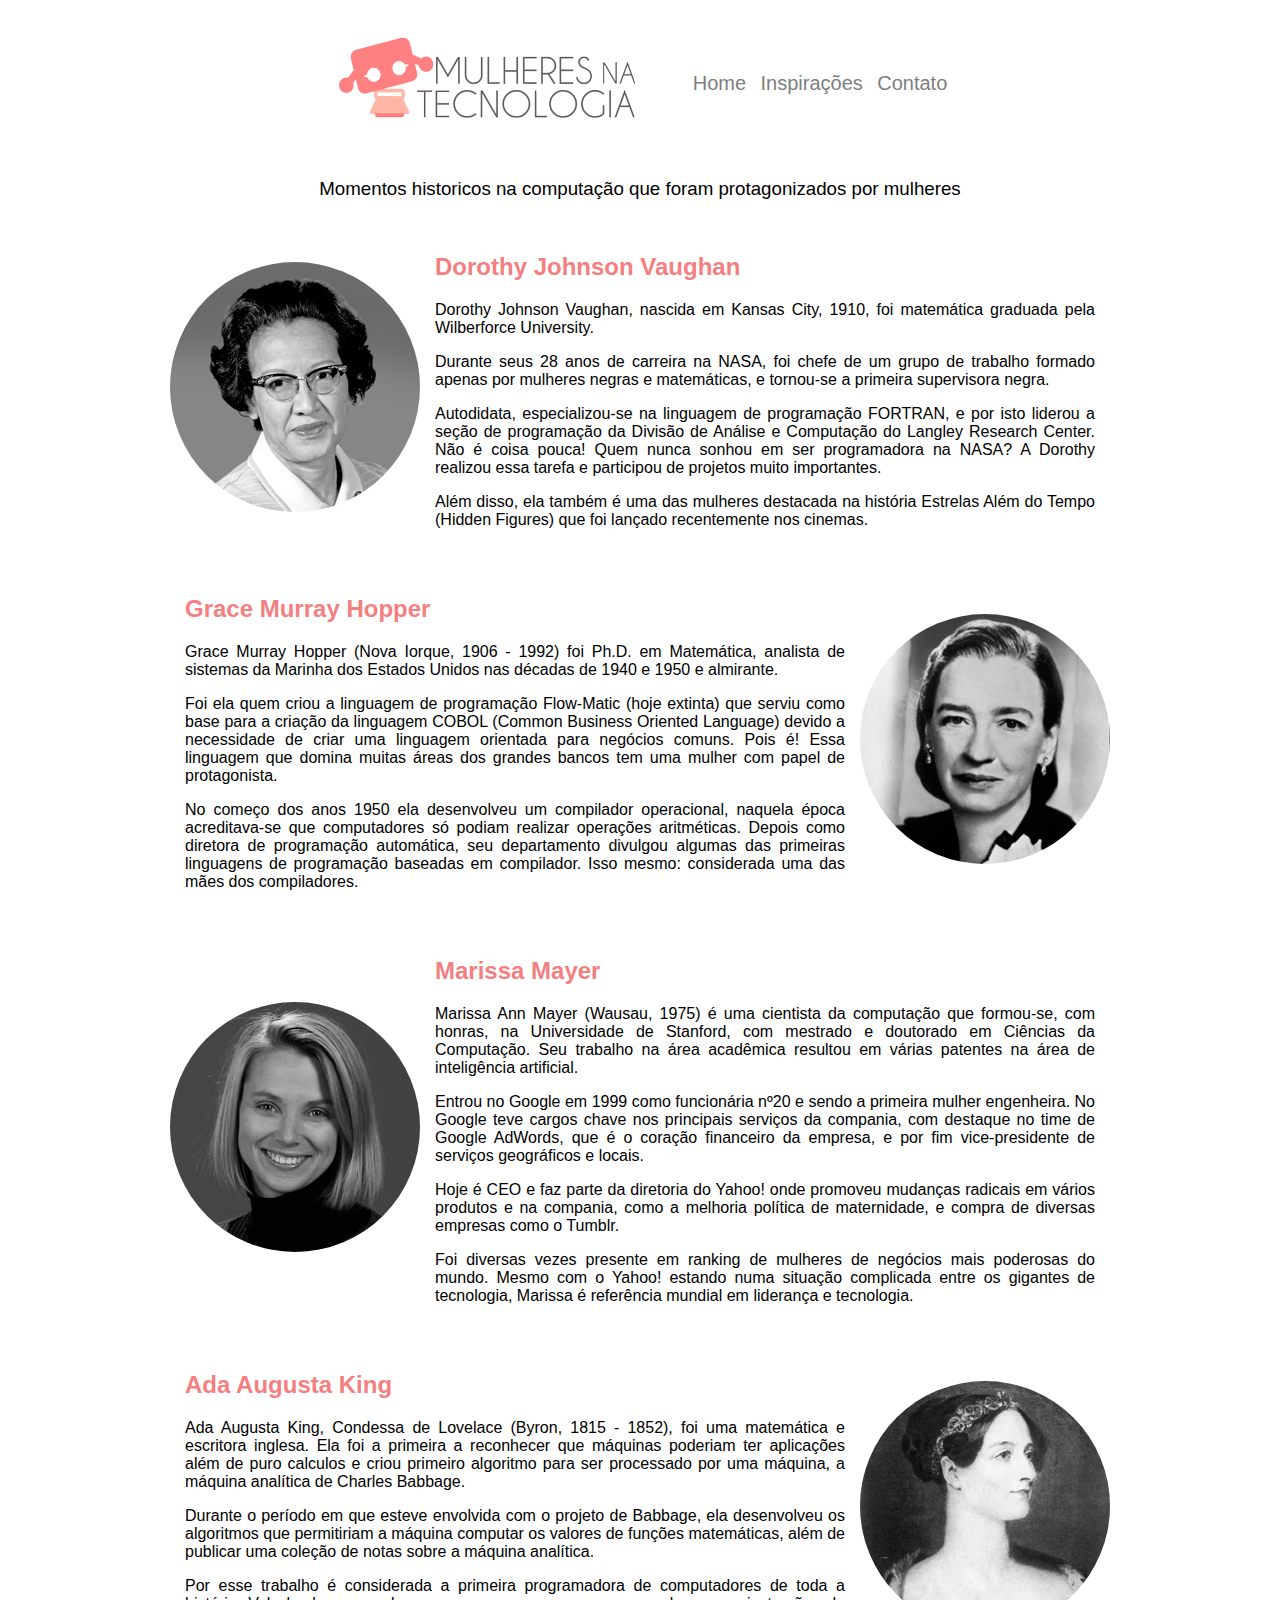
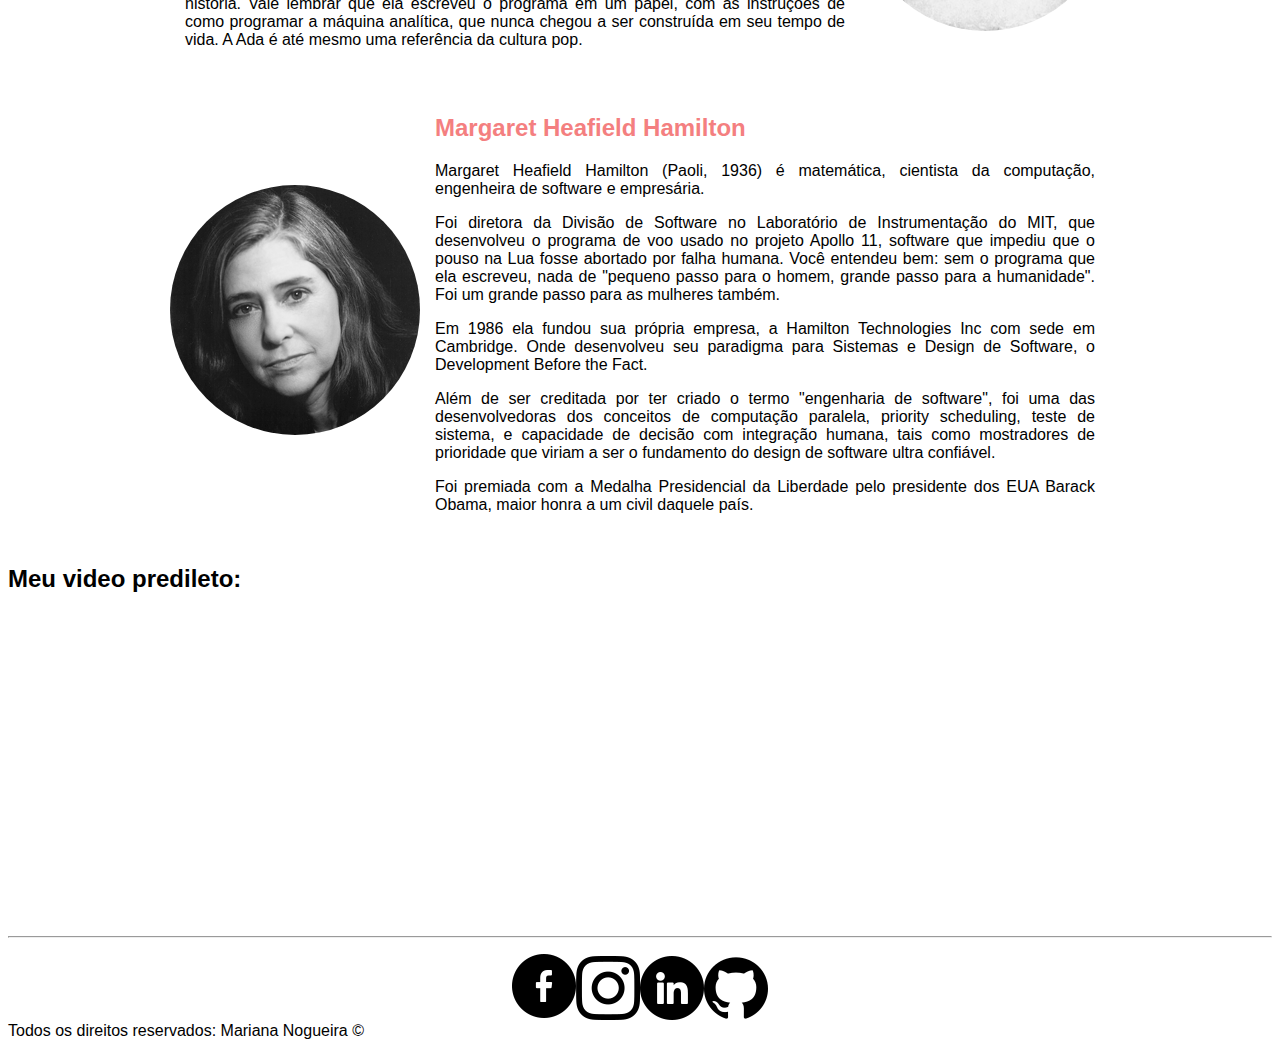
==== commit a69fcf13: "@mariana-nogueira21 [Task: modificações no menu e formulario]" ====
--- a/index.html
+++ b/index.html
@@ -5,24 +5,35 @@
   <meta http-equiv="X-UA-Compatible" content="IE=edge">
   <meta name="viewport" content="width=device-width, initial-scale=1.0">
   <link rel="stylesheet" href="assets/css/style.css">
-  <title>Meu perfil</title>
+  <title>Mulheres na Tecnologia</title>
 </head>
 <body>
-  <ul id="menu">
-    <li><a href="index.html">Home</a></li>
-    <li><a href="contato.html">Contato</a></li>
-  </ul>
-  <h1>Mulheres na tecnologia</h1>
-  <p>Momentos historicos na computação que fora protagonizados por mulheres</p>
+
+  <header>
+    <div class="container">
+      <di>
+        <h1><img src="assets/img/logo.png" alt="Logo do site"></h1>
+      </di>
+      <nav>
+        <ul id="menu">
+          <li><a href="index.html">Home</a></li>
+          <li><a href="inspiracoes.html">Inspirações</a></li>
+          <li><a href="contato.html">Contato</a></li>
+        </ul>
+      </nav>
+    </div>
+  </header>
+
+  <h3>Momentos historicos na computação que foram protagonizados por mulheres</h3>
   
   <div class="container">
     
-    <div>
-      <img src="assets/img/dorothy-johnson-vaughan.png" alt="retrato de Dorothy Johnson Vaughan">
+    <div class="img-retrato">
+      <img class="img-retrato" src="assets/img/dorothy-johnson-vaughan.png" alt="retrato de Dorothy Johnson Vaughan">
     </div>
 
-    <div>
-      <h2>Dorothy Johnson Vaughan</h2>
+    <div class="texto">
+      <h2 class="titulo-topico">Dorothy Johnson Vaughan</h2>
       <p>Dorothy Johnson Vaughan, nascida em Kansas City, 1910, foi matemática graduada pela Wilberforce University.</p>
       
       <p>Durante seus 28 anos de carreira na NASA, foi chefe de um grupo de trabalho formado apenas por mulheres negras e matemáticas, e tornou-se a primeira supervisora negra.</p>
@@ -34,8 +45,8 @@
   </div>
 
 <div class="container">
-  <div>
-    <h2>Grace Murray Hopper</h2>
+  <div class="texto">
+    <h2 class="titulo-topico">Grace Murray Hopper</h2>
     
     <p>Grace Murray Hopper (Nova Iorque, 1906 - 1992) foi Ph.D. em Matemática, analista de sistemas da Marinha dos Estados Unidos nas décadas de 1940 e 1950 e almirante.</p>
     
@@ -44,17 +55,17 @@
     <p>No começo dos anos 1950 ela desenvolveu um compilador operacional, naquela época acreditava-se que computadores só podiam realizar operações aritméticas. Depois como diretora de programação automática, seu departamento divulgou algumas das primeiras linguagens de programação baseadas em compilador. Isso mesmo: considerada uma das mães dos compiladores.</p>
   </div>
   <div>
-    <img src="assets/img/grace-murray-hopper.png" alt="retrato de Grace Murray Hopper">
+    <img class="img-retrato" src="assets/img/grace-murray-hopper.png" alt="retrato de Grace Murray Hopper">
   </div>
 </div>
 
  
 <div class="container">
   <div>
-    <img src="assets/img/marissa-mayer.png" alt="retrato de Marissa Mayer">
+    <img class="img-retrato" src="assets/img/marissa-mayer.png" alt="retrato de Marissa Mayer">
   </div>
-  <div>
-    <h2>Marissa Mayer</h2>
+  <div class="texto">
+    <h2 class="titulo-topico">Marissa Mayer</h2>
     <p>Marissa Ann Mayer (Wausau, 1975) é uma cientista da computação que formou-se, com honras, na Universidade de Stanford, com mestrado e doutorado em Ciências da Computação. Seu trabalho na área acadêmica resultou em várias patentes na área de inteligência artificial.</p>
     
     <p>Entrou no Google em 1999 como funcionária nº20 e sendo a primeira mulher engenheira. No Google teve cargos chave nos principais serviços da compania, com destaque no time de Google AdWords, que é o coração financeiro da empresa, e por fim vice-presidente de serviços geográficos e locais.</p>
@@ -66,8 +77,8 @@
 </div>
 
 <div class="container">
-  <div>
-    <h2>Ada Augusta King</h2>
+  <div class="texto">
+    <h2 class="titulo-topico">Ada Augusta King</h2>
     
     <p>Ada Augusta King, Condessa de Lovelace (Byron, 1815 - 1852), foi uma matemática e escritora inglesa. Ela foi a primeira a reconhecer que máquinas poderiam ter aplicações além de puro calculos e criou primeiro algoritmo para ser processado por uma máquina, a máquina analítica de Charles Babbage.</p>
     
@@ -76,17 +87,17 @@
     <p>Por esse trabalho é considerada a primeira programadora de computadores de toda a história. Vale lembrar que ela escreveu o programa em um papel, com as instruções de como programar a máquina analítica, que nunca chegou a ser construída em seu tempo de vida. A Ada é até mesmo uma referência da cultura pop.</p>
   </div>
   <div>
-    <img src="assets/img/ada-augusta-king.png" alt="retrato de Ada Augusta King">
+    <img class="img-retrato" src="assets/img/ada-augusta-king.png" alt="retrato de Ada Augusta King">
   </div>
 </div>
 
 
   <div class="container">
     <div>
-      <img src="assets/img/margaret-heafield-hamilton.png" alt="retrato de Margaret Heafield Hamilton">
+      <img class="img-retrato" src="assets/img/margaret-heafield-hamilton.png" alt="retrato de Margaret Heafield Hamilton">
     </div>
-    <div>
-      <h2>Margaret Heafield Hamilton</h2>
+    <div class="texto">
+      <h2 class="titulo-topico">Margaret Heafield Hamilton</h2>
       <p>Margaret Heafield Hamilton (Paoli, 1936) é matemática, cientista da computação, engenheira de software e empresária.</p>
       <p>Foi diretora da Divisão de Software no Laboratório de Instrumentação do MIT, que desenvolveu o programa de voo usado no projeto Apollo 11, software que impediu que o pouso na Lua fosse abortado por falha humana. Você entendeu bem: sem o programa que ela escreveu, nada de "pequeno passo para o homem, grande passo para a humanidade". Foi um grande passo para as mulheres também.</p>
     
--- a/assets/css/style.css
+++ b/assets/css/style.css
@@ -1,10 +1,19 @@
-/* Estilos da página index.html */
+* {
+  font-family: 'Montserrat', sans-serif;
+}
+
+h1, h3 {
+  text-align: center;
+  font-weight: 100;
+}
 
 .container {
   display: flex;
   flex-flow: row;
   justify-content: center;
   align-items: center;
+  width: 940px;
+  margin: 0 auto;
 }
 
 #menu li {
@@ -22,8 +31,27 @@
   color: rgb(15, 15, 15);
 }
 
-/* img {
+/* Conteudo */
+.img-retrato {
   border-radius: 50%;
-} */
+}
 
-/* Estilos da página contato.html */+.titulo-topico {
+  color: #F47F80;
+}
+
+.texto {
+  padding: 15px;
+  text-align: justify;
+}
+
+/* Formulario */
+
+form {
+  margin: 40px 0;
+}
+
+form label, form legend {
+  display: block;
+  margin: 0 0 10px;
+}